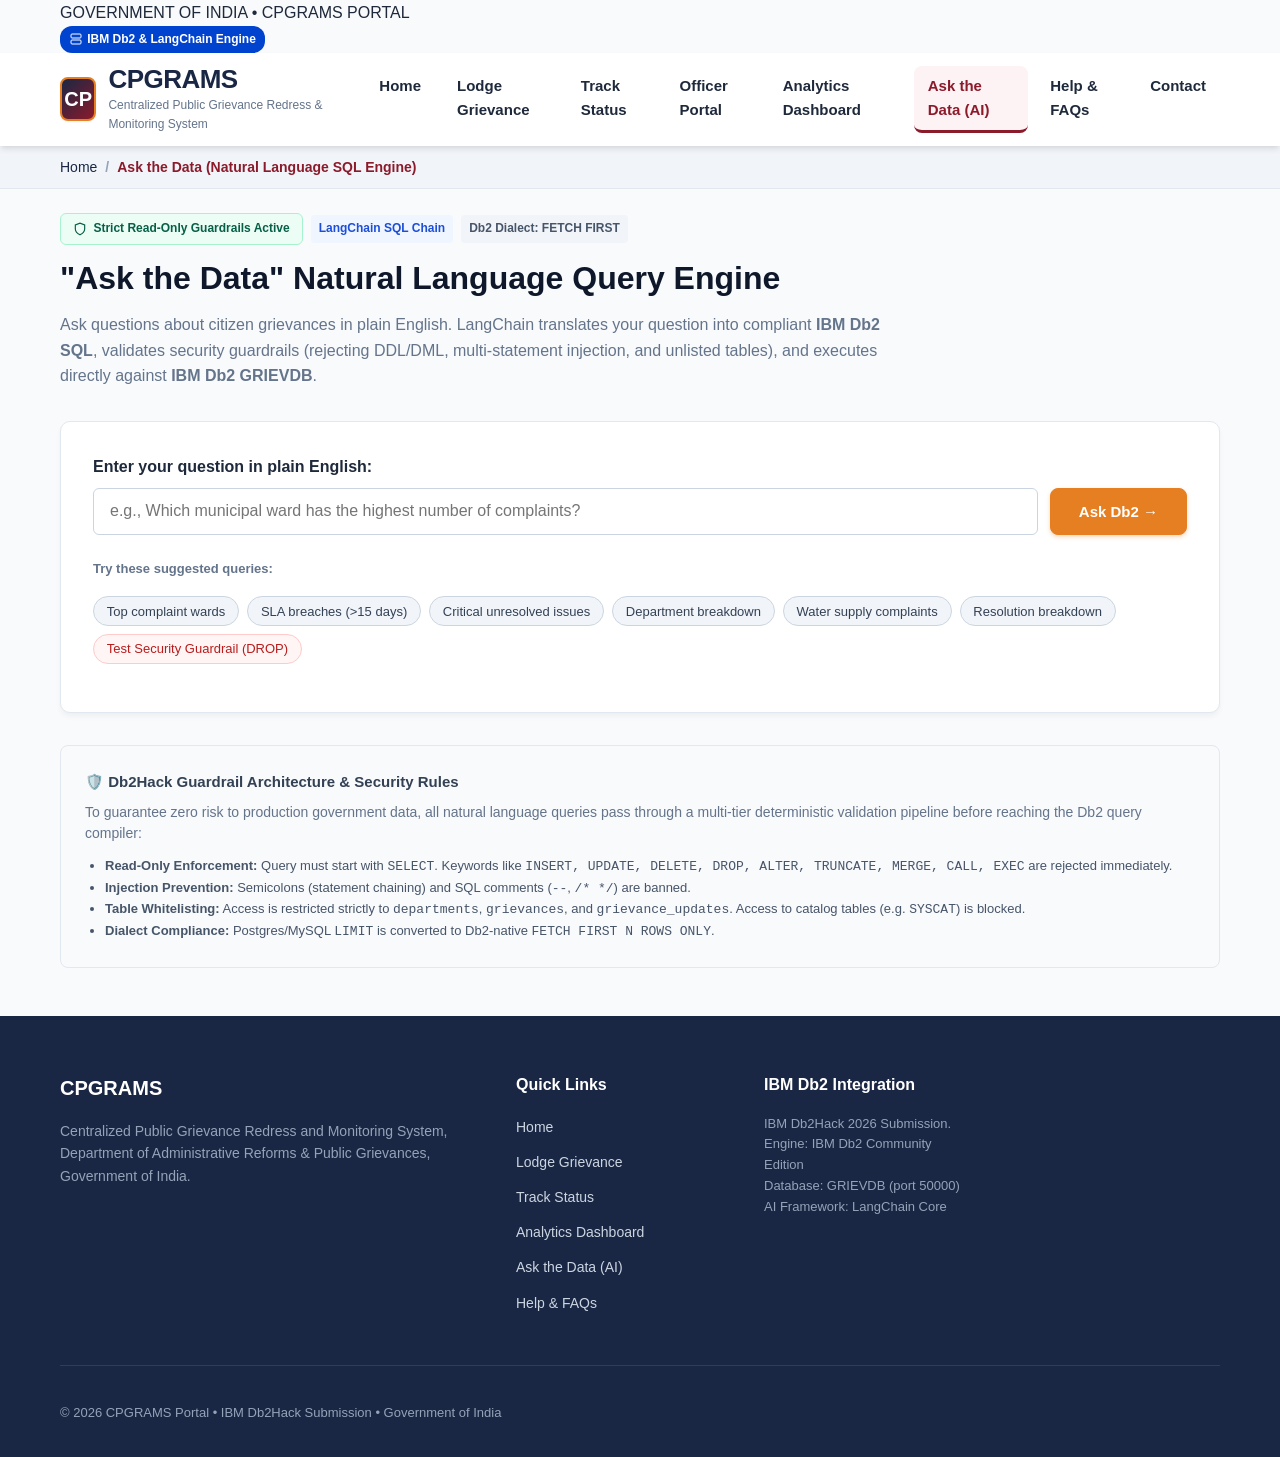
==== submissions/grievance-db2/src/frontend/ask-data.html @ 7d2aa192 "feat: complete IBM Db2 Citizen Grievance Portal with Officer Redressal, Db2 Trigger, Leaflet GIS Map" ====
<!DOCTYPE html>
<html lang="en">
<head>
    <meta charset="UTF-8">
    <meta name="viewport" content="width=device-width, initial-scale=1.0">
    <title>Ask the Data (Natural Language to IBM Db2 SQL) | CPGRAMS</title>
    <meta name="description" content="Query live IBM Db2 citizen grievance database using plain English with LangChain AI and strict read-only security guardrails.">
    <link rel="stylesheet" href="css/style.css">
    <link rel="preconnect" href="https://fonts.googleapis.com">
    <link rel="preconnect" href="https://fonts.gstatic.com" crossorigin>
    <link href="https://fonts.googleapis.com/css2?family=Inter:wght@400;500;600;700;800&family=JetBrains+Mono:wght@400;500;600&display=swap" rel="stylesheet">
    <style>
        .query-box-card {
            background: #ffffff;
            border: 1px solid #e2e8f0;
            border-radius: 10px;
            padding: 2rem;
            box-shadow: 0 4px 6px -1px rgba(0, 0, 0, 0.05);
            margin-bottom: 2rem;
        }
        .sql-code-box {
            background: #0f172a;
            color: #38bdf8;
            font-family: 'JetBrains Mono', monospace;
            font-size: 0.875rem;
            padding: 1.25rem;
            border-radius: 8px;
            overflow-x: auto;
            position: relative;
            margin: 1rem 0;
            border-left: 4px solid #0284c7;
        }
        .sql-label {
            font-size: 0.75rem;
            text-transform: uppercase;
            letter-spacing: 0.05em;
            color: #94a3b8;
            margin-bottom: 0.5rem;
            font-weight: 600;
        }
        .chip-container {
            display: flex;
            flex-wrap: wrap;
            gap: 0.5rem;
            margin: 1rem 0;
        }
        .question-chip {
            background: #f1f5f9;
            color: #334155;
            border: 1px solid #cbd5e1;
            padding: 0.4rem 0.8rem;
            border-radius: 20px;
            font-size: 0.8125rem;
            cursor: pointer;
            transition: all 0.2s ease;
        }
        .question-chip:hover {
            background: #e2e8f0;
            color: #0f172a;
            border-color: #94a3b8;
        }
        .guardrail-badge {
            background: #ecfdf5;
            color: #065f46;
            border: 1px solid #a7f3d0;
            padding: 0.35rem 0.75rem;
            border-radius: 6px;
            font-size: 0.75rem;
            font-weight: 600;
            display: inline-flex;
            align-items: center;
            gap: 0.4rem;
        }
        .results-table {
            width: 100%;
            border-collapse: collapse;
            font-size: 0.875rem;
            margin-top: 1rem;
        }
        .results-table th {
            background: #f8fafc;
            color: #475569;
            text-align: left;
            padding: 0.75rem 1rem;
            font-weight: 600;
            border-bottom: 2px solid #e2e8f0;
        }
        .results-table td {
            padding: 0.75rem 1rem;
            border-bottom: 1px solid #e2e8f0;
            color: #1e293b;
        }
        .results-table tr:hover {
            background: #f8fafc;
        }
        .meta-pill {
            background: #eff6ff;
            color: #1d4ed8;
            font-size: 0.75rem;
            font-weight: 600;
            padding: 0.25rem 0.5rem;
            border-radius: 4px;
        }
        .copy-sql-btn {
            position: absolute;
            top: 0.75rem;
            right: 0.75rem;
            background: rgba(255, 255, 255, 0.1);
            color: #94a3b8;
            border: 1px solid rgba(255, 255, 255, 0.2);
            padding: 0.25rem 0.6rem;
            border-radius: 4px;
            font-size: 0.75rem;
            cursor: pointer;
        }
        .copy-sql-btn:hover {
            color: #ffffff;
            background: rgba(255, 255, 255, 0.2);
        }
        .db2-chip {
            background: #0043ce;
            color: #ffffff;
            font-size: 0.75rem;
            padding: 0.25rem 0.6rem;
            border-radius: 12px;
            font-weight: 600;
            display: inline-flex;
            align-items: center;
            gap: 0.35rem;
        }
    </style>
</head>
<body>
    <!-- Top Bar -->
    <div class="top-bar">
        <div class="container">
            <div class="top-bar__inner">
                <div class="top-bar__left">
                    <span class="gov-text">GOVERNMENT OF INDIA &bull; CPGRAMS PORTAL</span>
                </div>
                <div class="top-bar__right">
                    <span class="db2-chip">
                        <svg width="12" height="12" viewBox="0 0 24 24" fill="none" stroke="currentColor" stroke-width="2"><rect x="2" y="2" width="20" height="8" rx="2" ry="2"></rect><rect x="2" y="14" width="20" height="8" rx="2" ry="2"></rect><line x1="6" y1="6" x2="6.01" y2="6"></line><line x1="6" y1="18" x2="6.01" y2="18"></line></svg>
                        IBM Db2 & LangChain Engine
                    </span>
                </div>
            </div>
        </div>
    </div>

    <!-- Main Header -->
    <header class="main-header">
        <div class="container">
            <div class="brand">
                <div class="brand-logo" aria-hidden="true">CP</div>
                <div class="brand-text">
                    <h1>CPGRAMS</h1>
                    <span class="brand-subtitle">Centralized Public Grievance Redress & Monitoring System</span>
                </div>
            </div>
            <button class="menu-toggle" aria-expanded="false" aria-controls="main-nav" aria-label="Toggle navigation menu">
                <svg width="24" height="24" viewBox="0 0 24 24" fill="none" stroke="currentColor" stroke-width="2"><path d="M3 12h18M3 6h18M3 18h18"/></svg>
            </button>
            <nav id="main-nav" class="main-nav">
                <ul>
                    <li><a href="index.html">Home</a></li>
                    <li><a href="lodge-grievance.html">Lodge Grievance</a></li>
                    <li><a href="track-status.html">Track Status</a></li>
                    <li><a href="officer.html">Officer Portal</a></li>
                    <li><a href="dashboard.html">Analytics Dashboard</a></li>
                    <li><a href="ask-data.html" class="active" aria-current="page">Ask the Data (AI)</a></li>
                    <li><a href="help-faq.html">Help & FAQs</a></li>
                    <li><a href="contact.html">Contact</a></li>
                </ul>
            </nav>
        </div>
    </header>

    <!-- Breadcrumb -->
    <nav aria-label="Breadcrumb" class="breadcrumb-container">
        <div class="container">
            <ol class="breadcrumb">
                <li><a href="index.html">Home</a></li>
                <li aria-current="page">Ask the Data (Natural Language SQL Engine)</li>
            </ol>
        </div>
    </nav>

    <main id="main-content" class="container" style="padding-top: 1.5rem; padding-bottom: 3rem;">
        <!-- Header Banner -->
        <div style="margin-bottom: 2rem;">
            <div style="display: flex; gap: 0.5rem; align-items: center; margin-bottom: 0.5rem;">
                <span class="guardrail-badge">
                    <svg width="14" height="14" viewBox="0 0 24 24" fill="none" stroke="currentColor" stroke-width="2"><path d="M12 22s8-4 8-10V5l-8-3-8 3v7c0 6 8 10 8 10z"></path></svg>
                    Strict Read-Only Guardrails Active
                </span>
                <span class="meta-pill">LangChain SQL Chain</span>
                <span class="meta-pill" style="background: #f1f5f9; color: #475569;">Db2 Dialect: FETCH FIRST</span>
            </div>
            <h2 style="font-size: 2rem; color: #0f172a; margin: 0 0 0.5rem; font-weight: 800;">"Ask the Data" Natural Language Query Engine</h2>
            <p style="color: #64748b; margin: 0; max-width: 820px;">
                Ask questions about citizen grievances in plain English. LangChain translates your question into compliant 
                <strong>IBM Db2 SQL</strong>, validates security guardrails (rejecting DDL/DML, multi-statement injection, and unlisted tables), 
                and executes directly against <strong>IBM Db2 GRIEVDB</strong>.
            </p>
        </div>

        <!-- Query Input Card -->
        <div class="query-box-card">
            <label for="query-input" style="font-weight: 700; color: #1e293b; display: block; margin-bottom: 0.5rem; font-size: 1rem;">
                Enter your question in plain English:
            </label>
            <div style="display: flex; gap: 0.75rem;">
                <input 
                    type="text" 
                    id="query-input" 
                    placeholder="e.g., Which municipal ward has the highest number of complaints?" 
                    style="flex: 1; padding: 0.75rem 1rem; border: 1px solid #cbd5e1; border-radius: 6px; font-size: 1rem;"
                >
                <button type="button" class="btn btn--primary" id="btn-ask" style="padding: 0.75rem 1.75rem; font-weight: 600;">
                    Ask Db2 &rarr;
                </button>
            </div>

            <!-- Suggestion Chips -->
            <div style="margin-top: 1.25rem;">
                <span style="font-size: 0.8125rem; color: #64748b; font-weight: 600;">Try these suggested queries:</span>
                <div class="chip-container">
                    <button type="button" class="question-chip" data-q="Which municipal ward has the highest number of grievances?">Top complaint wards</button>
                    <button type="button" class="question-chip" data-q="Show all grievances that have breached the 15 day SLA">SLA breaches (>15 days)</button>
                    <button type="button" class="question-chip" data-q="What are the most critical unresolved grievances?">Critical unresolved issues</button>
                    <button type="button" class="question-chip" data-q="List grievance breakdown by government department">Department breakdown</button>
                    <button type="button" class="question-chip" data-q="Show all water contamination and supply complaints">Water supply complaints</button>
                    <button type="button" class="question-chip" data-q="How many grievances are currently resolved vs pending?">Resolution breakdown</button>
                    <button type="button" class="question-chip" data-q="DROP TABLE grievances;" style="color: #b91c1c; border-color: #fecaca; background: #fff5f5;">Test Security Guardrail (DROP)</button>
                </div>
            </div>
        </div>

        <!-- Loading State -->
        <div id="query-loading" style="display: none; text-align: center; padding: 2rem;">
            <div style="display: inline-block; width: 36px; height: 36px; border: 3px solid #e2e8f0; border-top-color: #0043ce; border-radius: 50%; animation: spin 1s linear infinite;"></div>
            <p style="color: #64748b; font-weight: 500; margin-top: 0.75rem;">Executing query via LangChain on IBM Db2...</p>
        </div>
        <style>
            @keyframes spin { to { transform: rotate(360deg); } }
        </style>

        <!-- Guardrail Error Alert -->
        <div id="guardrail-alert" style="display: none; background: #fef2f2; border-left: 4px solid #dc2626; padding: 1.25rem; border-radius: 6px; margin-bottom: 2rem;">
            <div style="display: flex; gap: 0.75rem; align-items: flex-start;">
                <svg width="24" height="24" viewBox="0 0 24 24" fill="none" stroke="#dc2626" stroke-width="2" style="flex-shrink: 0;"><polygon points="7.86 2 16.14 2 22 7.86 22 16.14 16.14 22 7.86 22 2 16.14 2 7.86 7.86 2"></polygon><line x1="12" y1="8" x2="12" y2="12"></line><line x1="12" y1="16" x2="12.01" y2="16"></line></svg>
                <div>
                    <h4 style="margin: 0 0 0.25rem; color: #991b1b; font-size: 0.9375rem;">Security Guardrail Triggered</h4>
                    <p id="guardrail-alert-msg" style="margin: 0; color: #b91c1c; font-size: 0.875rem;">Access violation.</p>
                </div>
            </div>
        </div>

        <!-- Results Card -->
        <div id="results-card" style="display: none;" class="analytics-section">
            <div style="display: flex; justify-content: space-between; align-items: flex-start; flex-wrap: wrap; gap: 1rem;">
                <div>
                    <span class="sql-label">Generated IBM Db2 SQL Query</span>
                    <div style="display: flex; gap: 0.5rem; margin-top: 0.25rem;">
                        <span class="meta-pill" id="meta-engine">IBM Db2 Community Edition</span>
                        <span class="meta-pill" id="meta-method" style="background: #f0fdf4; color: #166534;">LangChain SQL Chain</span>
                        <span class="meta-pill" id="meta-time" style="background: #faf5ff; color: #7e22ce;">-- ms</span>
                        <span class="meta-pill" id="meta-rows" style="background: #f8fafc; color: #334155;">-- rows</span>
                    </div>
                </div>
            </div>

            <!-- Natural Language Summary (Explain the Query) -->
            <div id="natural-summary-box" style="background: #f0fdf4; border: 1px solid #bbf7d0; border-radius: 8px; padding: 1rem 1.25rem; margin-top: 1rem; display: flex; align-items: flex-start; gap: 0.75rem;">
                <svg width="22" height="22" viewBox="0 0 24 24" fill="none" stroke="#16a34a" stroke-width="2" style="flex-shrink: 0; margin-top: 2px;"><circle cx="12" cy="12" r="10"></circle><line x1="12" y1="16" x2="12" y2="12"></line><line x1="12" y1="8" x2="12.01" y2="8"></line></svg>
                <div>
                    <span style="font-size: 0.75rem; font-weight: 700; color: #166534; text-transform: uppercase; letter-spacing: 0.05em; display: block; margin-bottom: 0.25rem;">
                        LangChain Data Insight (Executive Takeaway)
                    </span>
                    <p id="natural-summary-text" style="margin: 0; font-size: 0.9375rem; color: #14532d; font-weight: 500; line-height: 1.4;">
                        Analyzing data...
                    </p>
                </div>
            </div>

            <!-- SQL Code Block -->
            <div class="sql-code-box">
                <button type="button" class="copy-sql-btn" id="btn-copy-sql">Copy SQL</button>
                <code id="sql-display">-- SQL will render here</code>
            </div>

            <!-- Tabular Live Db2 Results -->
            <div style="margin-top: 1.5rem;">
                <div style="display: flex; justify-content: space-between; align-items: center; margin-bottom: 0.5rem; flex-wrap: wrap; gap: 0.5rem;">
                    <div>
                        <h3 style="font-size: 1.125rem; margin: 0; color: #0f172a; font-weight: 700;">Live Query Results</h3>
                        <span id="results-count-label" style="font-size: 0.8125rem; color: #64748b;">Showing live rows from Db2</span>
                    </div>
                    <button type="button" class="btn btn--secondary" id="btn-export-csv" style="font-size: 0.8125rem; padding: 0.4rem 0.8rem; display: flex; align-items: center; gap: 0.35rem; cursor: pointer;">
                        <svg width="14" height="14" viewBox="0 0 24 24" fill="none" stroke="currentColor" stroke-width="2"><path d="M21 15v4a2 2 0 0 1-2 2H5a2 2 0 0 1-2-2v-4"></path><polyline points="7 10 12 15 17 10"></polyline><line x1="12" y1="15" x2="12" y2="3"></line></svg>
                        Export CSV
                    </button>
                </div>
                <div style="overflow-x: auto; max-height: 450px;">
                    <table class="results-table" id="query-results-table">
                        <thead id="query-table-head"></thead>
                        <tbody id="query-table-body"></tbody>
                    </table>
                </div>
            </div>
        </div>

        <!-- Guardrail Architectural Reference -->
        <div style="background: #f8fafc; border: 1px solid #e2e8f0; border-radius: 8px; padding: 1.5rem; margin-top: 2rem;">
            <h4 style="margin: 0 0 0.5rem; color: #334155; font-size: 0.9375rem;">🛡️ Db2Hack Guardrail Architecture & Security Rules</h4>
            <p style="margin: 0 0 0.75rem; font-size: 0.875rem; color: #64748b; line-height: 1.5;">
                To guarantee zero risk to production government data, all natural language queries pass through a multi-tier deterministic validation pipeline before reaching the Db2 query compiler:
            </p>
            <ul style="margin: 0; padding-left: 1.25rem; font-size: 0.8125rem; color: #475569; line-height: 1.6;">
                <li><strong>Read-Only Enforcement:</strong> Query must start with <code>SELECT</code>. Keywords like <code>INSERT, UPDATE, DELETE, DROP, ALTER, TRUNCATE, MERGE, CALL, EXEC</code> are rejected immediately.</li>
                <li><strong>Injection Prevention:</strong> Semicolons (statement chaining) and SQL comments (<code>--</code>, <code>/* */</code>) are banned.</li>
                <li><strong>Table Whitelisting:</strong> Access is restricted strictly to <code>departments</code>, <code>grievances</code>, and <code>grievance_updates</code>. Access to catalog tables (e.g. <code>SYSCAT</code>) is blocked.</li>
                <li><strong>Dialect Compliance:</strong> Postgres/MySQL <code>LIMIT</code> is converted to Db2-native <code>FETCH FIRST N ROWS ONLY</code>.</li>
            </ul>
        </div>
    </main>

    <!-- Footer -->
    <footer class="main-footer">
        <div class="container">
            <div class="footer__grid">
                <div class="footer__col">
                    <h3 class="footer__title">CPGRAMS</h3>
                    <p class="footer__desc">Centralized Public Grievance Redress and Monitoring System, Department of Administrative Reforms & Public Grievances, Government of India.</p>
                </div>
                <div class="footer__col">
                    <h4 class="footer__subtitle">Quick Links</h4>
                    <ul class="footer__links">
                        <li><a href="index.html">Home</a></li>
                        <li><a href="lodge-grievance.html">Lodge Grievance</a></li>
                        <li><a href="track-status.html">Track Status</a></li>
                        <li><a href="dashboard.html">Analytics Dashboard</a></li>
                        <li><a href="ask-data.html">Ask the Data (AI)</a></li>
                        <li><a href="help-faq.html">Help & FAQs</a></li>
                    </ul>
                </div>
                <div class="footer__col">
                    <h4 class="footer__subtitle">IBM Db2 Integration</h4>
                    <p style="font-size: 0.8125rem; color: #94a3b8; line-height: 1.6;">
                        IBM Db2Hack 2026 Submission.<br>
                        Engine: IBM Db2 Community Edition<br>
                        Database: GRIEVDB (port 50000)<br>
                        AI Framework: LangChain Core
                    </p>
                </div>
            </div>
            <div class="footer__bottom">
                <p>&copy; 2026 CPGRAMS Portal &bull; IBM Db2Hack Submission &bull; Government of India</p>
            </div>
        </div>
    </footer>

    <script>
        document.addEventListener("DOMContentLoaded", function() {
            const queryInput = document.getElementById("query-input");
            const btnAsk = document.getElementById("btn-ask");
            const loading = document.getElementById("query-loading");
            const alertBox = document.getElementById("guardrail-alert");
            const alertMsg = document.getElementById("guardrail-alert-msg");
            const resultsCard = document.getElementById("results-card");
            const sqlDisplay = document.getElementById("sql-display");
            const naturalSummaryText = document.getElementById("natural-summary-text");
            const tableHead = document.getElementById("query-table-head");
            const tableBody = document.getElementById("query-table-body");
            const metaTime = document.getElementById("meta-time");
            const metaRows = document.getElementById("meta-rows");
            const metaMethod = document.getElementById("meta-method");
            const copyBtn = document.getElementById("btn-copy-sql");
            const exportCsvBtn = document.getElementById("btn-export-csv");

            let activeQueryRows = [];
            let activeQueryColumns = [];

            // Chip click handler
            document.querySelectorAll(".question-chip").forEach(chip => {
                chip.addEventListener("click", () => {
                    queryInput.value = chip.getAttribute("data-q");
                    submitQuery();
                });
            });

            btnAsk.addEventListener("click", submitQuery);
            queryInput.addEventListener("keydown", (e) => {
                if (e.key === "Enter") submitQuery();
            });

            copyBtn.addEventListener("click", () => {
                navigator.clipboard.writeText(sqlDisplay.textContent);
                copyBtn.textContent = "Copied!";
                setTimeout(() => copyBtn.textContent = "Copy SQL", 2000);
            });

            // CSV Export Handler
            exportCsvBtn.addEventListener("click", () => {
                if (!activeQueryRows || activeQueryRows.length === 0) {
                    alert("No data available to export.");
                    return;
                }
                const header = activeQueryColumns.join(",");
                const csvLines = activeQueryRows.map(row => 
                    activeQueryColumns.map(col => {
                        let val = row[col] === null || row[col] === undefined ? "" : String(row[col]);
                        if (val.includes(",") || val.includes('"') || val.includes("\n")) {
                            val = `"${val.replace(/"/g, '""')}"`;
                        }
                        return val;
                    }).join(",")
                );
                const csvContent = "data:text/csv;charset=utf-8," + [header, ...csvLines].join("\n");
                const encodedUri = encodeURI(csvContent);
                const link = document.createElement("a");
                link.setAttribute("href", encodedUri);
                link.setAttribute("download", "db2_grievance_export.csv");
                document.body.appendChild(link);
                link.click();
                document.body.removeChild(link);
            });

            async function submitQuery() {
                const question = queryInput.value.trim();
                if (!question) return;

                // Reset state
                alertBox.style.display = "none";
                resultsCard.style.display = "none";
                loading.style.display = "block";

                try {
                    const response = await fetch("/api/ask", {
                        method: "POST",
                        headers: { "Content-Type": "application/json" },
                        body: JSON.stringify({ question: question })
                    });

                    loading.style.display = "none";

                    if (!response.ok) {
                        const err = await response.json();
                        alertMsg.textContent = err.detail || "Query was rejected by security guardrails or failed execution.";
                        alertBox.style.display = "block";
                        return;
                    }

                    const data = await response.json();

                    activeQueryRows = data.rows || [];
                    activeQueryColumns = data.columns || [];

                    // Show Results
                    sqlDisplay.textContent = data.generated_sql;
                    naturalSummaryText.textContent = data.natural_summary || data.explanation || "Query executed successfully on IBM Db2.";
                    metaTime.textContent = `${data.execution_time_ms} ms`;
                    metaRows.textContent = `${data.row_count} rows`;
                    metaMethod.textContent = data.method === "langchain_llm" ? "LangChain LLM Chain" : "Deterministic Fallback";

                    // Build Table
                    tableHead.innerHTML = "";
                    tableBody.innerHTML = "";

                    if (data.columns && data.columns.length > 0) {
                        const trHead = document.createElement("tr");
                        data.columns.forEach(col => {
                            const th = document.createElement("th");
                            th.textContent = col.toUpperCase();
                            trHead.appendChild(th);
                        });
                        tableHead.appendChild(trHead);

                        if (data.rows.length === 0) {
                            tableBody.innerHTML = `<tr><td colspan="${data.columns.length}" style="text-align: center; color: #94a3b8; padding: 2rem;">No matching records found in IBM Db2.</td></tr>`;
                        } else {
                            data.rows.forEach(row => {
                                const tr = document.createElement("tr");
                                data.columns.forEach(col => {
                                    const td = document.createElement("td");
                                    const val = row[col];
                                    td.textContent = (val !== null && val !== undefined) ? val : "NULL";
                                    tr.appendChild(td);
                                });
                                tableBody.appendChild(tr);
                            });
                        }
                    }

                    resultsCard.style.display = "block";
                } catch (e) {
                    loading.style.display = "none";
                    alertMsg.textContent = `Network / Execution Error: ${e.message}`;
                    alertBox.style.display = "block";
                }
            }

            // Run initial default query
            submitQuery();
        });
    </script>
</body>
</html>
---- submissions/grievance-db2/src/frontend/css/style.css ----
/* ==========================================================================
   CPGRAMS Redesigned - IBM Db2Hack 2026 Design System
   Colors: Navy (#1a2744), Maroon (#8b1a2b), Orange (#e67e22)
   ========================================================================== */

:root {
    --color-navy: #1a2744;
    --color-navy-dark: #0f182c;
    --color-navy-light: #2c3e66;
    --color-maroon: #8b1a2b;
    --color-maroon-dark: #66101e;
    --color-maroon-light: #a92338;
    --color-orange: #e67e22;
    --color-orange-dark: #d35400;
    --color-orange-light: #f39c12;
    
    --color-bg: #f8fafc;
    --color-bg-alt: #f1f5f9;
    --color-surface: #ffffff;
    --color-text: #1e293b;
    --color-text-muted: #64748b;
    --color-text-light: #94a3b8;
    --color-border: #e2e8f0;
    --color-border-hover: #cbd5e1;
    
    --color-success: #15803d;
    --color-success-bg: #dcfce7;
    --color-warning: #b45309;
    --color-warning-bg: #fef3c7;
    --color-danger: #b91c1c;
    --color-danger-bg: #fee2e2;
    --color-info: #0369a1;
    --color-info-bg: #e0f2fe;

    --font-family: -apple-system, BlinkMacSystemFont, "Segoe UI", Roboto, "Helvetica Neue", Arial, sans-serif;
    --font-base: 1rem;
    --radius-sm: 4px;
    --radius-md: 8px;
    --radius-lg: 12px;
    --radius-full: 9999px;
    
    --shadow-sm: 0 1px 2px 0 rgba(0, 0, 0, 0.05);
    --shadow-md: 0 4px 6px -1px rgba(0, 0, 0, 0.1), 0 2px 4px -2px rgba(0, 0, 0, 0.05);
    --shadow-lg: 0 10px 15px -3px rgba(0, 0, 0, 0.1), 0 4px 6px -4px rgba(0, 0, 0, 0.05);
    --shadow-xl: 0 20px 25px -5px rgba(0, 0, 0, 0.1), 0 8px 10px -6px rgba(0, 0, 0, 0.05);
    
    --transition: all 0.2s ease-in-out;
}

/* Base font-size variations */
html {
    font-size: 16px;
    scroll-behavior: smooth;
    box-sizing: border-box;
    width: 100%;
    max-width: 100vw;
    overflow-x: hidden;
}

html.font-size-sm {
    font-size: 14px;
}

html.font-size-lg {
    font-size: 18.5px;
}

*, *::before, *::after {
    box-sizing: inherit;
}

body {
    margin: 0;
    padding: 0;
    font-family: var(--font-family);
    font-size: 1rem;
    line-height: 1.6;
    color: var(--color-text);
    background-color: var(--color-bg);
    min-height: 100vh;
    width: 100%;
    max-width: 100vw;
    overflow-x: hidden;
    display: flex;
    flex-direction: column;
    -webkit-font-smoothing: antialiased;
    position: relative;
}

img, svg, video, canvas, audio, iframe, embed, object {
    max-width: 100%;
    height: auto;
}

main {
    flex: 1 0 auto;
    width: 100%;
    max-width: 100vw;
    overflow-x: hidden;
    padding-bottom: 5.5rem;
}

/* Accessibility: Skip Link */
.skip-link {
    position: absolute;
    top: -100px;
    left: 1rem;
    background: var(--color-maroon);
    color: #ffffff;
    padding: 0.75rem 1.5rem;
    z-index: 9999;
    font-weight: 600;
    border-radius: var(--radius-md);
    text-decoration: none;
    transition: top 0.2s ease;
}

.skip-link:focus {
    top: 1rem;
}

.sr-only {
    position: absolute;
    width: 1px;
    height: 1px;
    padding: 0;
    margin: -1px;
    overflow: hidden;
    clip: rect(0, 0, 0, 0);
    white-space: nowrap;
    border: 0;
}

/* Layout Container */
.container {
    width: 100%;
    max-width: 1200px;
    margin-left: auto;
    margin-right: auto;
    padding-left: 1.25rem;
    padding-right: 1.25rem;
    box-sizing: border-box;
}

.container--narrow {
    max-width: 860px;
}

/* ==========================================================================
   1. Government Identity Bar
   ========================================================================== */
.gov-bar {
    background-color: var(--color-navy-dark);
    color: #ffffff;
    font-size: 0.8125rem;
    border-bottom: 1px solid rgba(255, 255, 255, 0.1);
    padding: 0.35rem 0;
}

.gov-bar .container {
    display: flex;
    align-items: center;
    justify-content: space-between;
    flex-wrap: wrap;
    gap: 0.75rem;
}

.gov-identity {
    display: flex;
    align-items: center;
    gap: 0.5rem;
    font-weight: 500;
    letter-spacing: 0.02em;
}

.gov-identity .emblem, .gov-identity img {
    color: var(--color-orange);
    fill: currentColor;
    width: 18px;
    height: 24px;
}

.gov-tools {
    display: flex;
    align-items: center;
    gap: 0.5rem;
}

.accessibility-tools, .gov-bar__accessibility {
    display: flex;
    align-items: center;
    gap: 0.25rem;
}

.accessibility-tools button,
.gov-tools button,
.gov-bar__accessibility button,
.btn--icon {
    background: rgba(255, 255, 255, 0.1);
    color: #ffffff;
    border: 1px solid rgba(255, 255, 255, 0.2);
    border-radius: var(--radius-sm);
    padding: 0.2rem 0.5rem;
    font-size: 0.75rem;
    font-weight: 600;
    cursor: pointer;
    transition: var(--transition);
    display: inline-flex;
    align-items: center;
    justify-content: center;
    min-width: 28px;
    height: 26px;
}

.accessibility-tools button:hover,
.gov-tools button:hover,
.gov-bar__accessibility button:hover,
.btn--icon:hover {
    background: rgba(255, 255, 255, 0.25);
    border-color: #ffffff;
}

.accessibility-tools button.active,
.gov-tools button.active {
    background: var(--color-orange);
    border-color: var(--color-orange);
    color: #ffffff;
}

.language-selector, .gov-bar__language {
    position: relative;
}

.lang-select,
.language-selector select,
.gov-tools select {
    background: rgba(255, 255, 255, 0.15);
    color: #ffffff;
    border: 1px solid rgba(255, 255, 255, 0.3);
    border-radius: var(--radius-sm);
    padding: 0.2rem 0.6rem;
    font-size: 0.75rem;
    font-weight: 600;
    cursor: pointer;
    outline: none;
}

.lang-select option,
.language-selector select option,
.gov-tools select option {
    background: var(--color-navy);
    color: #ffffff;
}

/* ==========================================================================
   2. Main Header & Navigation
   ========================================================================== */
.main-header {
    background-color: var(--color-surface);
    box-shadow: var(--shadow-md);
    position: sticky;
    top: 0;
    z-index: 100;
}

.main-header .container,
.main-header__inner,
.header-container {
    display: flex;
    align-items: center;
    justify-content: space-between;
    padding-top: 0.75rem;
    padding-bottom: 0.75rem;
}

.logo-area, .brand, .main-header__brand {
    display: flex;
    align-items: center;
    gap: 0.75rem;
    text-decoration: none;
}

.brand-logo {
    width: 44px;
    height: 44px;
    background: linear-gradient(135deg, var(--color-navy), var(--color-maroon));
    color: #ffffff;
    font-weight: 800;
    font-size: 1.25rem;
    display: flex;
    align-items: center;
    justify-content: center;
    border-radius: var(--radius-md);
    box-shadow: var(--shadow-sm);
    border: 2px solid var(--color-orange);
}

.brand-text h1,
.logo-area h1,
.brand h1 {
    font-size: 1.625rem;
    font-weight: 800;
    color: var(--color-navy);
    margin: 0;
    line-height: 1.1;
    letter-spacing: -0.02em;
}

.brand-subtitle, .full-name {
    font-size: 0.75rem;
    color: var(--color-text-muted);
    margin: 0.15rem 0 0 0;
    display: block;
    font-weight: 500;
}

.main-nav ul,
.main-nav__list,
.main-header__nav ul {
    display: flex;
    list-style: none;
    margin: 0;
    padding: 0;
    gap: 0.5rem;
}

.main-nav a,
.main-nav__link,
.main-header__nav a {
    display: inline-flex;
    align-items: center;
    gap: 0.4rem;
    padding: 0.5rem 0.875rem;
    color: var(--color-text);
    text-decoration: none;
    font-weight: 600;
    font-size: 0.9375rem;
    border-radius: var(--radius-md);
    transition: var(--transition);
    border-bottom: 3px solid transparent;
}

.main-nav a:hover,
.main-nav__link:hover,
.main-header__nav a:hover {
    color: var(--color-navy);
    background-color: var(--color-bg);
}

.main-nav a.active,
.main-nav__link.active,
.main-header__nav a.active {
    color: var(--color-maroon);
    background-color: #fdf2f4;
    border-bottom-color: var(--color-maroon);
}

.menu-toggle,
.mobile-menu-toggle,
.main-header__toggle,
.hamburger {
    display: none;
    background: none;
    border: 1px solid var(--color-border);
    border-radius: var(--radius-sm);
    padding: 0.4rem;
    color: var(--color-navy);
    cursor: pointer;
}

/* ==========================================================================
   3. Breadcrumb Navigation
   ========================================================================== */
.breadcrumb-container,
.breadcrumb-bar,
.breadcrumb-wrapper {
    background-color: var(--color-bg-alt);
    border-bottom: 1px solid var(--color-border);
    padding: 0.6rem 0;
    font-size: 0.875rem;
}

.breadcrumb, .breadcrumb ol {
    display: flex;
    flex-wrap: wrap;
    list-style: none;
    margin: 0;
    padding: 0;
    align-items: center;
    gap: 0.5rem;
}

.breadcrumb li, .breadcrumb ol li {
    display: inline-flex;
    align-items: center;
    color: var(--color-text-muted);
}

.breadcrumb li + li::before,
.breadcrumb ol li + li::before {
    content: "/";
    padding-right: 0.5rem;
    color: var(--color-text-light);
}

.breadcrumb a {
    color: var(--color-navy);
    text-decoration: none;
    font-weight: 500;
}

.breadcrumb a:hover {
    text-decoration: underline;
    color: var(--color-maroon);
}

.breadcrumb [aria-current="page"] {
    color: var(--color-maroon);
    font-weight: 600;
}

/* ==========================================================================
   4. Page Header & Hero Banner
   ========================================================================== */
.page-header {
    background: linear-gradient(135deg, var(--color-navy), #253356);
    color: #ffffff;
    padding: 2.5rem 0;
    margin-bottom: 2rem;
    box-shadow: inset 0 -4px 10px rgba(0, 0, 0, 0.15);
}

.page-header h2 {
    font-size: 2.25rem;
    margin: 0 0 0.5rem 0;
    font-weight: 700;
    letter-spacing: -0.02em;
}

.page-header p, .page-header .subtitle {
    font-size: 1.125rem;
    color: #e2e8f0;
    margin: 0;
    max-width: 720px;
    opacity: 0.95;
}

.hero {
    background: linear-gradient(135deg, var(--color-navy) 0%, #111a2e 100%);
    color: #ffffff;
    padding: 4rem 0 4.5rem 0;
    position: relative;
    overflow: hidden;
}

.hero::after {
    content: "";
    position: absolute;
    top: -50%;
    right: -20%;
    width: 600px;
    height: 600px;
    background: radial-gradient(circle, rgba(230, 126, 34, 0.15) 0%, rgba(139, 26, 43, 0.05) 50%, transparent 70%);
    border-radius: 50%;
    pointer-events: none;
}

.hero__badge {
    display: inline-flex;
    align-items: center;
    gap: 0.5rem;
    background: rgba(255, 255, 255, 0.12);
    border: 1px solid rgba(255, 255, 255, 0.25);
    padding: 0.35rem 0.85rem;
    border-radius: var(--radius-full);
    font-size: 0.8125rem;
    font-weight: 600;
    color: var(--color-orange-light);
    margin-bottom: 1.25rem;
}

.hero__title {
    font-size: 2.75rem;
    font-weight: 800;
    line-height: 1.2;
    margin: 0 0 1.25rem 0;
    max-width: 880px;
    letter-spacing: -0.03em;
}

.hero__subtitle {
    font-size: 1.2rem;
    line-height: 1.6;
    color: #cbd5e1;
    max-width: 780px;
    margin: 0 0 2rem 0;
}

.hero__actions {
    display: flex;
    flex-wrap: wrap;
    gap: 1rem;
    margin-bottom: 1.75rem;
}

.hero__note {
    display: flex;
    align-items: center;
    gap: 0.5rem;
    font-size: 0.875rem;
    color: #94a3b8;
}

/* ==========================================================================
   5. Buttons & Interactive Controls
   ========================================================================== */
.btn, .btn--primary, .btn--secondary, .btn--maroon, .btn--outline, .btn--ghost {
    display: inline-flex;
    align-items: center;
    justify-content: center;
    gap: 0.5rem;
    font-family: inherit;
    font-size: 0.9375rem;
    font-weight: 600;
    min-height: 44px;
    padding: 0.65rem 1.25rem;
    border-radius: var(--radius-md);
    border: 1px solid transparent;
    cursor: pointer;
    text-decoration: none;
    transition: var(--transition);
    line-height: 1.4;
    text-align: center;
    box-sizing: border-box;
}

.btn--sm {
    min-height: 38px;
    padding: 0.35rem 0.75rem;
    font-size: 0.8125rem;
}

.btn:focus, .btn--primary:focus, .btn--secondary:focus, .btn--maroon:focus {
    outline: 3px solid rgba(230, 126, 34, 0.4);
    outline-offset: 2px;
}

.btn--primary {
    background-color: var(--color-orange);
    color: #ffffff;
    border-color: var(--color-orange);
    box-shadow: 0 2px 4px rgba(230, 126, 34, 0.3);
}

.btn--primary:hover {
    background-color: var(--color-orange-dark);
    border-color: var(--color-orange-dark);
    transform: translateY(-1px);
    box-shadow: 0 4px 8px rgba(230, 126, 34, 0.4);
}

.btn--secondary {
    background-color: transparent;
    color: #ffffff;
    border-color: rgba(255, 255, 255, 0.6);
}

.btn--secondary:hover {
    background-color: rgba(255, 255, 255, 0.15);
    border-color: #ffffff;
}

.btn--maroon {
    background-color: var(--color-maroon);
    color: #ffffff;
    border-color: var(--color-maroon);
    box-shadow: 0 2px 4px rgba(139, 26, 43, 0.3);
}

.btn--maroon:hover {
    background-color: var(--color-maroon-dark);
    border-color: var(--color-maroon-dark);
    transform: translateY(-1px);
    box-shadow: 0 4px 8px rgba(139, 26, 43, 0.4);
}

.btn--outline {
    background-color: transparent;
    color: var(--color-navy);
    border-color: var(--color-navy);
}

.btn--outline:hover {
    background-color: var(--color-navy);
    color: #ffffff;
}

.btn--ghost {
    background-color: transparent;
    color: var(--color-navy);
    border-color: var(--color-border);
}

.btn--ghost:hover {
    background-color: var(--color-bg-alt);
    border-color: var(--color-border-hover);
}

.btn--text {
    display: inline-flex;
    align-items: center;
    justify-content: center;
    background: none;
    border: none;
    color: var(--color-maroon);
    font-family: inherit;
    font-weight: 600;
    font-size: 0.9375rem;
    min-height: 44px;
    padding: 0.5rem 0.75rem;
    cursor: pointer;
    text-decoration: none;
    transition: var(--transition);
}

.btn--text:hover {
    text-decoration: underline;
}

.btn--lg {
    padding: 0.85rem 1.75rem;
    font-size: 1.0625rem;
    min-height: 48px;
    border-radius: var(--radius-md);
}

.btn--block {
    display: flex;
    width: 100%;
}

/* ==========================================================================
   6. Cards & Sections
   ========================================================================== */
.section {
    padding: 3.5rem 0;
}

.section--white {
    background-color: var(--color-surface);
    padding: 3.5rem 0;
}

.section--alt, .section--light {
    background-color: var(--color-bg-alt);
    padding: 3.5rem 0;
}

.section__header {
    margin-bottom: 2.5rem;
}

.section__eyebrow {
    font-size: 0.8125rem;
    font-weight: 700;
    text-transform: uppercase;
    letter-spacing: 0.08em;
    color: var(--color-maroon);
    display: block;
    margin-bottom: 0.5rem;
}

.section__title {
    font-size: 2rem;
    font-weight: 700;
    color: var(--color-navy);
    margin: 0 0 0.5rem 0;
    letter-spacing: -0.01em;
}

.section__subtitle {
    font-size: 1.0625rem;
    color: var(--color-text-muted);
    margin: 0;
}

.text-center {
    text-align: center;
}

.card {
    background-color: var(--color-surface);
    border: 1px solid var(--color-border);
    border-radius: var(--radius-lg);
    box-shadow: var(--shadow-md);
    padding: 2rem;
    transition: var(--transition);
}

.card:hover {
    box-shadow: var(--shadow-lg);
}

/* Grids */
.steps-grid {
    display: grid;
    grid-template-columns: 1fr auto 1fr auto 1fr;
    align-items: center;
    gap: 1rem;
    margin-top: 2rem;
}

.step-card {
    background: var(--color-surface);
    border: 1px solid var(--color-border);
    border-radius: var(--radius-lg);
    padding: 2rem 1.5rem;
    box-shadow: var(--shadow-sm);
    text-align: center;
    position: relative;
    height: 100%;
}

.step-number {
    width: 48px;
    height: 48px;
    background: linear-gradient(135deg, var(--color-navy), var(--color-maroon));
    color: #ffffff;
    font-size: 1.25rem;
    font-weight: 700;
    border-radius: 50%;
    display: flex;
    align-items: center;
    justify-content: center;
    margin: 0 auto 1.25rem auto;
    border: 2px solid var(--color-orange);
}

.step-title {
    font-size: 1.2rem;
    font-weight: 700;
    color: var(--color-navy);
    margin: 0 0 0.75rem 0;
}

.step-text {
    font-size: 0.9375rem;
    color: var(--color-text-muted);
    margin: 0;
}

.step-connector {
    width: 36px;
    height: 2px;
    background: var(--color-border);
    position: relative;
}

.step-connector::after {
    content: "→";
    position: absolute;
    top: -12px;
    left: 10px;
    color: var(--color-maroon);
    font-weight: bold;
    font-size: 1.1rem;
}

/* Eligibility columns */
.eligibility__columns {
    display: grid;
    grid-template-columns: 1fr 1fr;
    gap: 1.5rem;
    margin-top: 1.5rem;
}

.eligibility-box {
    background: var(--color-surface);
    border-radius: var(--radius-lg);
    padding: 1.75rem;
    box-shadow: var(--shadow-sm);
    border-top: 4px solid;
}

.eligibility-box--yes {
    border-top-color: var(--color-success);
}

.eligibility-box--no {
    border-top-color: var(--color-maroon);
}

.eligibility-box__title {
    font-size: 1.2rem;
    font-weight: 700;
    margin: 0 0 1rem 0;
    display: flex;
    align-items: center;
    gap: 0.5rem;
}

.header-green { color: var(--color-success); }
.header-red { color: var(--color-maroon); }

.eligibility-list {
    list-style: none;
    padding: 0;
    margin: 0;
}

.eligibility-list li {
    display: flex;
    align-items: flex-start;
    gap: 0.6rem;
    padding: 0.5rem 0;
    font-size: 0.9375rem;
    border-bottom: 1px dashed var(--color-border);
}

.icon-green { color: var(--color-success); flex-shrink: 0; margin-top: 0.2rem; }
.icon-red { color: var(--color-maroon); flex-shrink: 0; margin-top: 0.2rem; }

/* Quick Action Cards */
.quick-links__grid {
    display: grid;
    grid-template-columns: repeat(auto-fit, minmax(240px, 1fr));
    gap: 1.5rem;
}

.quick-card {
    background: var(--color-surface);
    border: 1px solid var(--color-border);
    border-radius: var(--radius-lg);
    padding: 1.5rem;
    display: flex;
    align-items: center;
    gap: 1.25rem;
    text-decoration: none;
    box-shadow: var(--shadow-sm);
    transition: var(--transition);
}

.quick-card:hover {
    transform: translateY(-3px);
    box-shadow: var(--shadow-lg);
    border-color: var(--color-navy);
}

.quick-card__icon {
    width: 52px;
    height: 52px;
    border-radius: var(--radius-md);
    display: flex;
    align-items: center;
    justify-content: center;
    flex-shrink: 0;
}

.bg-navy { background-color: var(--color-navy); }
.bg-maroon { background-color: var(--color-maroon); }
.bg-accent { background-color: var(--color-orange); }
.bg-success { background-color: var(--color-success); }

.quick-card__text {
    font-size: 1.0625rem;
    font-weight: 700;
    color: var(--color-navy);
}

/* Updates Grid */
.updates-grid {
    display: grid;
    grid-template-columns: repeat(auto-fit, minmax(300px, 1fr));
    gap: 1.5rem;
}

.notice-card {
    background: var(--color-surface);
    border: 1px solid var(--color-border);
    border-radius: var(--radius-lg);
    padding: 1.75rem;
    box-shadow: var(--shadow-sm);
}

.notice-card__date {
    font-size: 0.8125rem;
    font-weight: 600;
    color: var(--color-maroon);
    text-transform: uppercase;
    letter-spacing: 0.05em;
    margin-bottom: 0.5rem;
}

.notice-card__title {
    font-size: 1.15rem;
    font-weight: 700;
    color: var(--color-navy);
    margin: 0 0 0.5rem 0;
}

.notice-card__text {
    font-size: 0.9375rem;
    color: var(--color-text-muted);
    margin: 0 0 1rem 0;
}

.notice-card__link {
    color: var(--color-maroon);
    font-weight: 600;
    text-decoration: none;
    font-size: 0.875rem;
}

.notice-card__link:hover {
    text-decoration: underline;
}

/* FAQ Accordion & Search Box */
.accordion details {
    background: var(--color-surface);
    border: 1px solid var(--color-border);
    border-radius: var(--radius-md);
    margin-bottom: 0.75rem;
    overflow: hidden;
    transition: var(--transition);
}

.accordion details[open] {
    border-color: var(--color-navy);
    box-shadow: var(--shadow-sm);
}

.accordion summary {
    padding: 1.1rem 1.25rem;
    font-weight: 700;
    font-size: 1rem;
    color: var(--color-navy);
    cursor: pointer;
    list-style: none;
    display: flex;
    justify-content: space-between;
    align-items: center;
    outline: none;
    user-select: none;
}

.accordion summary::-webkit-details-marker {
    display: none;
}

.accordion summary::after {
    content: "+";
    font-size: 1.3rem;
    font-weight: 400;
    color: var(--color-maroon);
    transition: transform 0.2s ease;
}

.accordion details[open] summary::after {
    content: "−";
    color: var(--color-maroon);
}

.accordion-content {
    padding: 0 1.25rem 1.25rem 1.25rem;
    font-size: 0.9375rem;
    color: var(--color-text-muted);
    line-height: 1.6;
}

.faq-category {
    margin-bottom: 2.5rem;
}

.faq-category h3 {
    font-size: 1.35rem;
    color: var(--color-navy);
    margin: 0 0 1rem 0;
    padding-bottom: 0.5rem;
    border-bottom: 2px solid var(--color-border);
}

.search-box {
    display: flex;
    gap: 0.75rem;
    max-width: 600px;
    margin: 0 auto;
}

/* Alerts */
.alert {
    display: flex;
    align-items: flex-start;
    gap: 1rem;
    padding: 1rem 1.25rem;
    border-radius: var(--radius-md);
    margin-bottom: 1.25rem;
    font-size: 0.9375rem;
    line-height: 1.5;
    border-left: 4px solid;
}

.alert--info {
    background-color: var(--color-info-bg);
    color: var(--color-info);
    border-left-color: var(--color-info);
}

.alert--warning {
    background-color: var(--color-warning-bg);
    color: #78350f;
    border-left-color: var(--color-warning);
}

.alert--success {
    background-color: var(--color-success-bg);
    color: #14532d;
    border-left-color: var(--color-success);
}

.alert--danger {
    background-color: var(--color-danger-bg);
    color: #7f1d1d;
    border-left-color: var(--color-danger);
}

.alert__icon, .alert-icon {
    flex-shrink: 0;
    margin-top: 0.1rem;
}

.alert__content {
    flex: 1;
}

.btn--close {
    background: none;
    border: none;
    cursor: pointer;
    color: inherit;
    opacity: 0.6;
    padding: 0.2rem;
}

.btn--close:hover {
    opacity: 1;
}

/* ==========================================================================
   7. Lodge Grievance Wizard & Features
   ========================================================================== */
.stepper {
    margin-bottom: 2rem;
}

.stepper ol {
    display: flex;
    list-style: none;
    margin: 0;
    padding: 0;
    justify-content: space-between;
    position: relative;
}

.stepper ol::before {
    content: "";
    position: absolute;
    top: 20px;
    left: 30px;
    right: 30px;
    height: 3px;
    background: var(--color-border);
    z-index: 1;
}

.stepper .step {
    position: relative;
    z-index: 2;
    display: flex;
    flex-direction: column;
    align-items: center;
    text-align: center;
    background: transparent;
    cursor: default;
}

.stepper .step .step-number {
    width: 40px;
    height: 40px;
    border-radius: 50%;
    background: var(--color-surface);
    border: 2px solid var(--color-border);
    color: var(--color-text-muted);
    font-weight: 700;
    font-size: 1rem;
    display: flex;
    align-items: center;
    justify-content: center;
    margin-bottom: 0.5rem;
    transition: var(--transition);
}

.stepper .step .step-label {
    font-size: 0.8125rem;
    font-weight: 600;
    color: var(--color-text-muted);
}

.stepper .step.active .step-number {
    background: var(--color-maroon);
    border-color: var(--color-maroon);
    color: #ffffff;
    box-shadow: 0 0 0 4px rgba(139, 26, 43, 0.2);
}

.stepper .step.active .step-label {
    color: var(--color-maroon);
    font-weight: 700;
}

.stepper .step.completed .step-number {
    background: var(--color-success);
    border-color: var(--color-success);
    color: #ffffff;
}

.stepper .step.completed .step-label {
    color: var(--color-success);
}

/* Forms */
.form-step {
    display: block;
}

.form-step.hidden {
    display: none !important;
}

.form-group {
    margin-bottom: 1.5rem;
}

.form-group label {
    display: block;
    font-weight: 600;
    color: var(--color-navy);
    margin-bottom: 0.5rem;
    font-size: 0.9375rem;
}

.required {
    color: var(--color-maroon);
}

.form-control,
.form-group input[type="text"],
.form-group input[type="email"],
.form-group input[type="tel"],
.form-group input[type="search"],
.form-group select,
.form-group textarea {
    width: 100%;
    padding: 0.75rem 1rem;
    font-family: inherit;
    font-size: 0.9375rem;
    color: var(--color-text);
    background-color: #ffffff;
    border: 1.5px solid var(--color-border);
    border-radius: var(--radius-md);
    transition: var(--transition);
    outline: none;
}

.form-control:focus,
.form-group input:focus,
.form-group select:focus,
.form-group textarea:focus {
    border-color: var(--color-navy);
    box-shadow: 0 0 0 3px rgba(26, 39, 68, 0.15);
}

.form-hint {
    display: block;
    font-size: 0.8125rem;
    color: var(--color-text-muted);
    margin-top: 0.35rem;
}

.textarea-footer {
    display: flex;
    justify-content: space-between;
    align-items: center;
    margin-top: 0.35rem;
}

.char-count {
    font-size: 0.8125rem;
    color: var(--color-text-muted);
}

/* Radio & Checkbox Card Options */
.options-group {
    display: grid;
    grid-template-columns: repeat(auto-fit, minmax(280px, 1fr));
    gap: 1rem;
}

.radio-card, .checkbox-card {
    display: flex;
    align-items: flex-start;
    gap: 0.75rem;
    padding: 1.25rem;
    background: #ffffff;
    border: 1.5px solid var(--color-border);
    border-radius: var(--radius-md);
    cursor: pointer;
    transition: var(--transition);
}

.radio-card:hover, .checkbox-card:hover {
    border-color: var(--color-navy);
    background-color: var(--color-bg);
}

.radio-card input:checked + .check-content,
.radio-card:has(input:checked) {
    border-color: var(--color-maroon);
    background-color: #fdf5f6;
}

.check-content {
    display: flex;
    flex-direction: column;
}

.check-title {
    font-weight: 700;
    color: var(--color-navy);
    margin-bottom: 0.25rem;
    font-size: 0.95rem;
}

.check-desc {
    font-size: 0.8125rem;
    color: var(--color-text-muted);
    line-height: 1.4;
}

/* Voice Input Controls & Animation */
.voice-input-wrapper {
    position: relative;
}

.voice-input-header {
    display: flex;
    justify-content: space-between;
    align-items: center;
    margin-bottom: 0.5rem;
}

.btn-voice-input {
    display: inline-flex;
    align-items: center;
    gap: 0.5rem;
    background: linear-gradient(135deg, var(--color-maroon), #a92338);
    color: #ffffff;
    border: none;
    border-radius: var(--radius-full);
    padding: 0.4rem 0.9rem;
    font-size: 0.8125rem;
    font-weight: 600;
    cursor: pointer;
    box-shadow: 0 2px 5px rgba(139, 26, 43, 0.3);
    transition: var(--transition);
}

.btn-voice-input:hover {
    background: linear-gradient(135deg, var(--color-maroon-dark), var(--color-maroon));
    transform: scale(1.02);
}

.btn-voice-input.listening {
    background: #dc2626;
    animation: voice-pulse 1.2s infinite;
}

@keyframes voice-pulse {
    0% { box-shadow: 0 0 0 0 rgba(220, 38, 38, 0.6); }
    70% { box-shadow: 0 0 0 10px rgba(220, 38, 38, 0); }
    100% { box-shadow: 0 0 0 0 rgba(220, 38, 38, 0); }
}

.voice-status-banner {
    display: none;
    align-items: center;
    gap: 0.75rem;
    background: #fee2e2;
    border: 1px solid #fca5a5;
    color: #991b1b;
    padding: 0.65rem 1rem;
    border-radius: var(--radius-md);
    margin-bottom: 0.75rem;
    font-size: 0.875rem;
    font-weight: 600;
}

.voice-status-banner.active {
    display: flex;
    animation: fadeIn 0.3s ease;
}

.voice-wave {
    display: flex;
    align-items: center;
    gap: 3px;
    height: 18px;
}

.voice-wave span {
    display: block;
    width: 3px;
    height: 100%;
    background-color: #dc2626;
    border-radius: 3px;
    animation: wave 1s ease-in-out infinite;
}

.voice-wave span:nth-child(2) { animation-delay: 0.15s; }
.voice-wave span:nth-child(3) { animation-delay: 0.3s; }
.voice-wave span:nth-child(4) { animation-delay: 0.45s; }

@keyframes wave {
    0%, 100% { height: 4px; }
    50% { height: 18px; }
}

/* Suggested Department Box */
.suggested-dept-box {
    display: none;
    background: linear-gradient(135deg, #fff8f0, #fffaeb);
    border: 1.5px solid var(--color-orange);
    border-radius: var(--radius-md);
    padding: 1rem 1.25rem;
    margin-top: 0.85rem;
    box-shadow: var(--shadow-sm);
    animation: slideDown 0.3s ease;
}

.suggested-dept-box.active {
    display: flex;
    align-items: center;
    justify-content: space-between;
    gap: 1rem;
    flex-wrap: wrap;
}

.suggested-dept-info {
    display: flex;
    align-items: center;
    gap: 0.75rem;
}

.suggested-dept-badge {
    background-color: var(--color-navy);
    color: #ffffff;
    font-size: 0.8125rem;
    font-weight: 700;
    padding: 0.25rem 0.65rem;
    border-radius: var(--radius-sm);
    letter-spacing: 0.03em;
}

.btn-apply-suggestion {
    background: var(--color-orange);
    color: #ffffff;
    border: none;
    padding: 0.4rem 0.9rem;
    border-radius: var(--radius-md);
    font-size: 0.8125rem;
    font-weight: 700;
    cursor: pointer;
    transition: var(--transition);
}

.btn-apply-suggestion:hover {
    background: var(--color-orange-dark);
}

/* File Upload */
.file-upload {
    border: 2px dashed var(--color-border-hover);
    border-radius: var(--radius-lg);
    padding: 2.5rem 1.5rem;
    text-align: center;
    cursor: pointer;
    background: #ffffff;
    transition: var(--transition);
}

.file-upload:hover {
    border-color: var(--color-navy);
    background: var(--color-bg);
}

.upload-icon {
    color: var(--color-navy);
    margin-bottom: 0.75rem;
}

.upload-text {
    font-weight: 700;
    color: var(--color-navy);
    margin-bottom: 0.35rem;
}

.upload-hint {
    font-size: 0.8125rem;
    color: var(--color-text-muted);
}

.file-list {
    list-style: none;
    padding: 0;
    margin: 1rem 0 0 0;
}

.file-list li {
    background: var(--color-bg-alt);
    padding: 0.6rem 1rem;
    border-radius: var(--radius-sm);
    margin-bottom: 0.5rem;
    display: flex;
    align-items: center;
    justify-content: space-between;
    font-size: 0.875rem;
    font-weight: 500;
}

/* Review Section */
.review-card {
    border: 1px solid var(--color-border);
    border-radius: var(--radius-md);
    overflow: hidden;
}

.review-section {
    padding: 1.25rem 1.5rem;
    border-bottom: 1px solid var(--color-border);
}

.review-section:last-child {
    border-bottom: none;
}

.review-header {
    display: flex;
    justify-content: space-between;
    align-items: center;
    margin-bottom: 0.75rem;
}

.review-header h4 {
    margin: 0;
    color: var(--color-navy);
    font-size: 1.05rem;
    font-weight: 700;
}

.review-list {
    display: grid;
    grid-template-columns: 140px 1fr;
    gap: 0.5rem 1rem;
    margin: 0;
    font-size: 0.9375rem;
}

.review-list dt {
    color: var(--color-text-muted);
    font-weight: 600;
}

.review-list dd {
    margin: 0;
    color: var(--color-text);
}

/* Form actions */
.form-actions {
    display: flex;
    justify-content: space-between;
    align-items: center;
    gap: 1rem;
    margin-top: 2rem;
    padding-top: 1.5rem;
    border-top: 1px solid var(--color-border);
}

.form-actions--right {
    justify-content: flex-end;
}

.justify-center {
    justify-content: center;
}

/* Confirmation Screen */
.reg-number-box {
    background: linear-gradient(135deg, #f0fdf4, #dcfce7);
    border: 2px solid var(--color-success);
    border-radius: var(--radius-lg);
    padding: 1.5rem;
    max-width: 460px;
    margin-left: auto;
    margin-right: auto;
}

.reg-label {
    display: block;
    font-size: 0.8125rem;
    font-weight: 700;
    text-transform: uppercase;
    letter-spacing: 0.08em;
    color: var(--color-success);
    margin-bottom: 0.5rem;
}

.reg-value-wrapper {
    display: flex;
    align-items: center;
    justify-content: center;
    gap: 0.75rem;
}

.reg-value {
    font-size: 1.75rem;
    font-weight: 800;
    color: var(--color-navy);
    letter-spacing: 0.05em;
}

.copy-btn {
    background: var(--color-surface);
    border: 1px solid var(--color-border);
    color: var(--color-navy);
    padding: 0.4rem;
    border-radius: var(--radius-md);
    cursor: pointer;
    transition: var(--transition);
}

.copy-btn:hover {
    background: var(--color-navy);
    color: #ffffff;
}

.check-list {
    list-style: none;
    padding: 0;
    margin: 1.5rem 0;
}

.check-list li {
    display: flex;
    align-items: flex-start;
    gap: 0.75rem;
    margin-bottom: 0.75rem;
    font-size: 0.9375rem;
    color: var(--color-text);
}

.check-list li svg {
    color: var(--color-success);
    flex-shrink: 0;
    margin-top: 0.15rem;
}

/* ==========================================================================
   8. Track Status & 4-Stage Timeline & Escalation
   ========================================================================== */
.status-badge {
    display: inline-flex;
    align-items: center;
    gap: 0.4rem;
    padding: 0.35rem 0.85rem;
    border-radius: var(--radius-full);
    font-weight: 700;
    font-size: 0.875rem;
}

.status-badge--review {
    background-color: #fef3c7;
    color: #92400e;
    border: 1px solid #fde68a;
}

.status-badge--escalated {
    background-color: #fee2e2;
    color: #991b1b;
    border: 1px solid #f87171;
    animation: flash-border 2s infinite;
}

@keyframes flash-border {
    0%, 100% { border-color: #f87171; box-shadow: 0 0 0 0 rgba(239, 68, 68, 0.4); }
    50% { border-color: #dc2626; box-shadow: 0 0 0 4px rgba(239, 68, 68, 0.25); }
}

/* 4-Stage Responsive Timeline */
.timeline-4stage {
    display: grid;
    grid-template-columns: repeat(4, 1fr);
    position: relative;
    margin: 3rem 0 2.5rem 0;
    padding: 0;
}

.timeline-4stage::before {
    content: "";
    position: absolute;
    top: 24px;
    left: 12.5%;
    right: 12.5%;
    height: 4px;
    background: var(--color-border);
    z-index: 1;
}

.timeline-progress-bar {
    position: absolute;
    top: 24px;
    left: 12.5%;
    width: 33.33%; /* Through Stage 2 */
    height: 4px;
    background: linear-gradient(90deg, var(--color-success), var(--color-orange));
    z-index: 2;
    transition: width 0.5s ease;
}

.stage-item {
    position: relative;
    z-index: 3;
    display: flex;
    flex-direction: column;
    align-items: center;
    text-align: center;
    padding: 0 0.5rem;
}

.stage-node {
    width: 50px;
    height: 50px;
    border-radius: 50%;
    background-color: #ffffff;
    border: 3px solid var(--color-border);
    display: flex;
    align-items: center;
    justify-content: center;
    margin-bottom: 0.85rem;
    font-weight: 700;
    font-size: 1.1rem;
    color: var(--color-text-muted);
    transition: var(--transition);
}

.stage-title {
    font-size: 0.95rem;
    font-weight: 700;
    color: var(--color-navy);
    margin: 0 0 0.25rem 0;
}

.stage-desc {
    font-size: 0.75rem;
    color: var(--color-text-muted);
    margin: 0;
}

/* Completed Stage */
.stage-item.completed .stage-node {
    background-color: var(--color-success);
    border-color: var(--color-success);
    color: #ffffff;
}

.stage-item.completed .stage-title {
    color: var(--color-success);
}

/* Current Stage (Active Pulsing Highlight) */
.stage-item.current .stage-node {
    background-color: var(--color-orange);
    border-color: #ffffff;
    color: #ffffff;
    box-shadow: 0 0 0 4px var(--color-orange), 0 0 15px rgba(230, 126, 34, 0.6);
    animation: stage-pulse 2s infinite;
}

.stage-item.current .stage-title {
    color: var(--color-orange-dark);
    font-weight: 800;
}

@keyframes stage-pulse {
    0% {
        box-shadow: 0 0 0 0 rgba(230, 126, 34, 0.7), 0 0 0 4px var(--color-orange);
    }
    70% {
        box-shadow: 0 0 0 12px rgba(230, 126, 34, 0), 0 0 0 4px var(--color-orange);
    }
    100% {
        box-shadow: 0 0 0 0 rgba(230, 126, 34, 0), 0 0 0 4px var(--color-orange);
    }
}

/* Pending Stage */
.stage-item.pending .stage-node {
    background-color: var(--color-bg-alt);
    border-color: var(--color-border);
    color: var(--color-text-light);
}

.stage-item.pending .stage-title {
    color: var(--color-text-light);
}

/* Escalation Callout Card */
.escalation-card {
    background: linear-gradient(135deg, #fffbeb, #fef3c7);
    border: 1.5px solid #f59e0b;
    border-left: 6px solid #d97706;
    border-radius: var(--radius-lg);
    padding: 1.5rem 1.75rem;
    margin-bottom: 2rem;
    display: flex;
    align-items: center;
    justify-content: space-between;
    gap: 1.5rem;
    flex-wrap: wrap;
    box-shadow: var(--shadow-sm);
}

.escalation-content {
    display: flex;
    align-items: flex-start;
    gap: 1rem;
    flex: 1;
}

.escalation-icon {
    color: #d97706;
    flex-shrink: 0;
}

.escalation-title {
    font-size: 1.1rem;
    font-weight: 700;
    color: #92400e;
    margin: 0 0 0.35rem 0;
}

.escalation-text {
    font-size: 0.9375rem;
    color: #78350f;
    margin: 0;
}

/* Escalation Modal */
.modal-overlay {
    position: fixed;
    top: 0;
    left: 0;
    right: 0;
    bottom: 0;
    background: rgba(15, 23, 42, 0.75);
    display: none;
    align-items: center;
    justify-content: center;
    z-index: 1000;
    padding: 1rem;
    backdrop-filter: blur(4px);
}

.modal-overlay.active {
    display: flex;
    animation: fadeIn 0.2s ease;
}

.modal-card {
    background: #ffffff;
    border-radius: var(--radius-lg);
    max-width: 520px;
    width: 100%;
    padding: 2rem;
    box-shadow: var(--shadow-xl);
    border-top: 5px solid var(--color-maroon);
}

/* ==========================================================================
   9. Footer
   ========================================================================== */
.main-footer, .footer {
    background-color: var(--color-navy);
    color: #ffffff;
    padding-top: 3.5rem;
    padding-bottom: 1.5rem;
    margin-top: auto;
}

.footer__grid, .footer-content {
    display: grid;
    grid-template-columns: 2fr 1fr 1fr 1fr;
    gap: 2.5rem;
    margin-bottom: 2.5rem;
}

.footer__title, .footer-col h3 {
    color: #ffffff;
    font-size: 1.25rem;
    font-weight: 700;
    margin: 0 0 1rem 0;
}

.footer__desc, .footer-col p {
    color: #94a3b8;
    font-size: 0.875rem;
    line-height: 1.6;
    margin: 0;
}

.footer__subtitle {
    color: #ffffff;
    font-size: 1rem;
    font-weight: 700;
    margin: 0 0 1rem 0;
}

.footer__links, .footer-col ul {
    list-style: none;
    padding: 0;
    margin: 0;
}

.footer__links li, .footer-col ul li {
    margin-bottom: 0.6rem;
}

.footer__links a, .footer-col ul a, .footer-links a {
    color: #cbd5e1;
    text-decoration: none;
    font-size: 0.875rem;
    transition: var(--transition);
}

.footer__links a:hover, .footer-col ul a:hover, .footer-links a:hover {
    color: var(--color-orange);
    text-decoration: underline;
}

.footer__bottom, .footer-bottom {
    border-top: 1px solid rgba(255, 255, 255, 0.1);
    padding-top: 1.5rem;
    display: flex;
    align-items: center;
    justify-content: space-between;
    flex-wrap: wrap;
    gap: 1rem;
    font-size: 0.8125rem;
    color: #94a3b8;
}

/* ==========================================================================
   10. High Contrast Mode (Accessibility Feature)
   ========================================================================== */
html.high-contrast {
    --color-bg: #000000;
    --color-bg-alt: #121212;
    --color-surface: #000000;
    --color-text: #ffffff;
    --color-text-muted: #e2e8f0;
    --color-text-light: #cbd5e1;
    --color-border: #ffffff;
    --color-border-hover: #ffff00;
    
    --color-navy: #000000;
    --color-navy-dark: #000000;
    --color-maroon: #ffff00;
    --color-orange: #00ffff;
}

html.high-contrast body {
    background-color: #000000;
    color: #ffffff;
}

html.high-contrast .gov-bar {
    background-color: #000000;
    border-bottom: 2px solid #ffffff;
}

html.high-contrast .main-header {
    background-color: #000000;
    border-bottom: 2px solid #ffffff;
}

html.high-contrast .brand-text h1,
html.high-contrast .logo-area h1,
html.high-contrast .brand h1 {
    color: #ffff00;
}

html.high-contrast .main-nav a {
    color: #ffffff;
    border: 1px solid transparent;
}

html.high-contrast .main-nav a.active {
    background: #000000;
    color: #ffff00;
    border: 1px solid #ffff00;
}

html.high-contrast .card,
html.high-contrast .step-card,
html.high-contrast .quick-card,
html.high-contrast .notice-card,
html.high-contrast .eligibility-box,
html.high-contrast .form-card,
html.high-contrast .status-card,
html.high-contrast .modal-card {
    background-color: #000000;
    border: 2px solid #ffffff;
    color: #ffffff;
}

html.high-contrast .btn--primary {
    background: #ffff00;
    color: #000000;
    border: 2px solid #ffff00;
    font-weight: 800;
}

html.high-contrast .btn--maroon {
    background: #00ffff;
    color: #000000;
    border: 2px solid #00ffff;
    font-weight: 800;
}

html.high-contrast .btn--outline {
    background: #000000;
    color: #ffff00;
    border: 2px solid #ffff00;
}

html.high-contrast .form-control,
html.high-contrast input,
html.high-contrast select,
html.high-contrast textarea {
    background: #000000;
    color: #ffffff;
    border: 2px solid #ffffff;
}

html.high-contrast .escalation-card {
    background: #000000;
    border: 2px solid #ffff00;
    color: #ffffff;
}

html.high-contrast .escalation-title,
html.high-contrast .escalation-text {
    color: #ffff00;
}

html.high-contrast .stage-node {
    background: #000000;
    border: 2px solid #ffffff;
    color: #ffffff;
}

html.high-contrast .stage-item.current .stage-node {
    background: #ffff00;
    color: #000000;
    border: 2px solid #ffffff;
}

html.high-contrast .stage-item.completed .stage-node {
    background: #00ffff;
    color: #000000;
    border: 2px solid #ffffff;
}

/* Keyframe animations */
@keyframes fadeIn {
    from { opacity: 0; }
    to { opacity: 1; }
}

@keyframes slideDown {
    from { opacity: 0; transform: translateY(-8px); }
    to { opacity: 1; transform: translateY(0); }
}

/* ==========================================================================
   11. Responsive Styles (Mobile & Tablet)
   ========================================================================== */
@media (max-width: 900px) {
    .footer__grid, .footer-content {
        grid-template-columns: 1fr 1fr;
    }
    
    .steps-grid {
        grid-template-columns: 1fr;
        gap: 1.5rem;
    }
    
    .step-connector {
        display: none;
    }
    
    .eligibility__columns {
        grid-template-columns: 1fr;
    }
}

@media (max-width: 768px) {
    /* 1. Top Government Identity Bar */
    .gov-bar {
        padding: 0.45rem 0;
        width: 100%;
    }

    .gov-bar .container {
        display: flex;
        flex-direction: column;
        align-items: stretch;
        gap: 0.5rem;
        width: 100%;
        padding-left: 0.75rem;
        padding-right: 0.75rem;
    }

    .gov-identity {
        display: flex;
        align-items: center;
        justify-content: center;
        width: 100%;
        font-size: 0.8125rem;
        gap: 0.4rem;
        text-align: center;
    }

    .gov-identity .emblem,
    .gov-identity img,
    .gov-identity svg {
        width: 16px;
        height: 20px;
        flex-shrink: 0;
    }

    .gov-tools {
        display: flex;
        flex-wrap: wrap;
        align-items: center;
        justify-content: center;
        gap: 0.35rem;
        width: 100%;
    }

    .accessibility-tools,
    .gov-bar__accessibility {
        display: flex;
        flex-wrap: wrap;
        align-items: center;
        justify-content: center;
        gap: 0.25rem;
    }

    .accessibility-tools button,
    .gov-tools button,
    .gov-bar__accessibility button,
    .btn-history-toggle {
        min-height: 36px;
        padding: 0.25rem 0.5rem;
        font-size: 0.75rem;
        border-radius: var(--radius-sm);
        display: inline-flex;
        align-items: center;
        justify-content: center;
    }

    .language-selector,
    .gov-bar__language {
        display: flex;
        align-items: center;
        justify-content: center;
    }

    .lang-select,
    .language-selector select,
    .gov-tools select {
        min-height: 36px;
        font-size: 0.75rem;
        padding: 0.25rem 0.5rem;
        max-width: 140px;
    }

    /* 2. Main Header & Mobile Nav */
    .main-header {
        position: sticky;
        top: 0;
        z-index: 100;
        width: 100%;
    }

    .main-header .container {
        position: relative;
        display: flex;
        align-items: center;
        justify-content: space-between;
        padding-top: 0.5rem;
        padding-bottom: 0.5rem;
        padding-left: 0.75rem;
        padding-right: 0.75rem;
    }

    .brand, .logo-area, .main-header__brand {
        display: flex;
        align-items: center;
        gap: 0.5rem;
        max-width: calc(100% - 56px);
        text-decoration: none;
    }

    .brand-logo {
        width: 38px;
        height: 38px;
        font-size: 1.05rem;
        flex-shrink: 0;
    }

    .brand-text h1,
    .logo-area h1,
    .brand h1 {
        font-size: 1.25rem;
        margin: 0;
        line-height: 1.15;
    }

    .brand-subtitle, .full-name {
        font-size: 0.6875rem;
        white-space: nowrap;
        overflow: hidden;
        text-overflow: ellipsis;
        max-width: 100%;
        display: block;
        line-height: 1.2;
    }

    .menu-toggle, .mobile-menu-toggle, .main-header__toggle, .hamburger {
        display: flex !important;
        align-items: center;
        justify-content: center;
        min-width: 44px;
        min-height: 44px;
        padding: 0.5rem;
        background: var(--color-bg);
        border: 1.5px solid var(--color-border);
        border-radius: var(--radius-md);
        color: var(--color-navy);
        cursor: pointer;
        flex-shrink: 0;
    }

    .main-nav, .main-header__nav {
        display: none;
        position: absolute;
        top: 100%;
        left: 0;
        right: 0;
        width: 100%;
        background: var(--color-surface);
        padding: 0.75rem 1rem;
        box-shadow: 0 16px 32px rgba(0, 0, 0, 0.18);
        border-top: 1px solid var(--color-border);
        border-bottom: 2px solid var(--color-maroon);
        z-index: 999;
    }

    .main-nav.open, .main-header__nav.open {
        display: block;
        animation: slideDown 0.2s ease forwards;
    }

    .main-nav ul, .main-nav__list, .main-header__nav ul {
        display: flex;
        flex-direction: column;
        gap: 0.35rem;
        width: 100%;
        padding: 0;
        margin: 0;
        list-style: none;
    }

    .main-nav a, .main-nav__link, .main-header__nav a {
        display: flex;
        align-items: center;
        width: 100%;
        min-height: 44px;
        padding: 0.7rem 1rem;
        font-size: 0.95rem;
        font-weight: 600;
        border-radius: var(--radius-md);
        border-bottom: none;
        border-left: 3px solid transparent;
        color: var(--color-text);
        text-decoration: none;
    }

    .main-nav a.active, .main-nav__link.active, .main-header__nav a.active {
        color: var(--color-maroon);
        background-color: #fdf2f4;
        border-left-color: var(--color-maroon);
    }

    /* 3. Hero & Page Header */
    .hero {
        padding: 2.25rem 0 2.75rem 0;
        text-align: left;
    }

    .hero::after {
        display: none;
    }

    .hero__title {
        font-size: 1.65rem;
        line-height: 1.25;
        margin-bottom: 0.85rem;
    }

    .hero__subtitle {
        font-size: 0.95rem;
        line-height: 1.5;
        margin-bottom: 1.5rem;
    }

    .hero__actions {
        display: flex;
        flex-direction: column;
        width: 100%;
        gap: 0.75rem;
    }

    .hero__actions .btn {
        width: 100%;
        min-height: 48px;
    }

    .page-header {
        padding: 1.75rem 0;
        margin-bottom: 1.25rem;
    }

    .page-header h2 {
        font-size: 1.6rem;
        line-height: 1.2;
        margin-bottom: 0.35rem;
    }

    .page-header p, .page-header .subtitle {
        font-size: 0.9375rem;
        line-height: 1.45;
    }

    /* 4. Stepper */
    .stepper {
        margin-bottom: 1.5rem;
        width: 100%;
    }

    .stepper ol {
        display: flex;
        overflow-x: auto;
        -webkit-overflow-scrolling: touch;
        padding: 0.5rem 0.25rem 0.75rem 0.25rem;
        gap: 0.5rem;
        justify-content: flex-start;
        scrollbar-width: thin;
    }

    .stepper ol::before {
        display: none;
    }

    .stepper .step {
        flex-shrink: 0;
        min-width: 58px;
    }

    .stepper .step .step-number {
        width: 36px;
        height: 36px;
        font-size: 0.875rem;
        margin-bottom: 0.25rem;
    }

    .stepper .step .step-label {
        font-size: 0.7rem;
        max-width: 70px;
        line-height: 1.2;
        word-break: break-word;
    }

    /* 5. Cards & Grids */
    .card, .form-card, .status-card {
        padding: 1.25rem 1rem;
        border-radius: var(--radius-md);
    }

    .steps-grid {
        grid-template-columns: 1fr;
        gap: 1.25rem;
    }

    .step-connector {
        display: none;
    }

    .step-card {
        padding: 1.5rem 1rem;
    }

    .eligibility__columns {
        grid-template-columns: 1fr;
        gap: 1rem;
    }

    .eligibility-box {
        padding: 1.25rem 1rem;
    }

    .quick-links__grid {
        grid-template-columns: 1fr;
        gap: 0.85rem;
    }

    .quick-card {
        padding: 1rem;
        min-height: 48px;
    }

    .updates-grid {
        grid-template-columns: 1fr;
        gap: 1rem;
    }

    .notice-card {
        padding: 1.25rem 1rem;
    }

    /* 6. Options & Radios */
    .options-group {
        grid-template-columns: 1fr;
        gap: 0.75rem;
    }

    .radio-card, .checkbox-card {
        padding: 1rem;
        min-height: 48px;
        width: 100%;
    }

    /* 7. Voice & Location */
    .voice-input-header {
        display: flex;
        flex-direction: column;
        align-items: flex-start;
        gap: 0.5rem;
    }

    .btn-voice-input {
        width: 100%;
        min-height: 44px;
        justify-content: center;
        font-size: 0.875rem;
    }

    .suggested-dept-box {
        flex-direction: column;
        align-items: stretch;
        gap: 0.75rem;
    }

    .suggested-dept-info {
        flex-direction: column;
        align-items: flex-start;
        gap: 0.35rem;
    }

    .btn-apply-suggestion {
        width: 100%;
        min-height: 44px;
        text-align: center;
    }

    .geo-location-box {
        flex-direction: column;
        align-items: stretch;
        gap: 0.75rem;
    }

    .btn-geo-detect {
        width: 100%;
        min-height: 44px;
        justify-content: center;
    }

    .photo-preview-grid {
        grid-template-columns: repeat(2, 1fr);
        gap: 8px;
    }

    /* 8. Review Card */
    .review-list {
        grid-template-columns: 1fr;
        gap: 0.25rem 0;
    }

    .review-list dt {
        font-size: 0.8125rem;
        margin-top: 0.35rem;
    }

    .review-list dd {
        font-size: 0.9375rem;
    }

    /* 9. Form Actions */
    .form-actions {
        display: flex;
        flex-direction: column-reverse;
        width: 100%;
        gap: 0.75rem;
        margin-top: 1.5rem;
        padding-top: 1.25rem;
    }

    .form-actions .btn {
        width: 100%;
        min-height: 48px;
        font-size: 1rem;
        justify-content: center;
    }

    .form-actions > div {
        display: flex;
        flex-direction: column;
        width: 100%;
        gap: 0.75rem;
    }

    /* 10. 4-Stage Timeline Vertical on Mobile */
    .timeline-4stage {
        grid-template-columns: 1fr;
        gap: 1.25rem;
        margin: 1.5rem 0;
        padding-left: 2.25rem;
        border-left: 3px solid var(--color-border);
        position: relative;
        box-sizing: border-box;
    }

    .timeline-4stage::before, .timeline-progress-bar {
        display: none;
    }

    .stage-item {
        align-items: flex-start;
        text-align: left;
        padding: 0;
        position: relative;
    }

    .stage-node {
        position: absolute;
        left: -3.15rem;
        top: -2px;
        width: 34px;
        height: 34px;
        font-size: 0.85rem;
    }

    .stage-title {
        font-size: 0.95rem;
    }

    .stage-desc {
        font-size: 0.8rem;
    }

    /* 11. Escalation Banner & Modal */
    .escalation-card {
        flex-direction: column;
        align-items: stretch;
        gap: 1rem;
        padding: 1.25rem 1rem;
    }

    .escalation-card #btn-escalate,
    #btn-escalate {
        width: 100%;
        min-height: 48px;
        justify-content: center;
    }

    .modal-card {
        width: calc(100vw - 24px);
        max-width: 480px;
        padding: 1.25rem;
        max-height: 90vh;
        overflow-y: auto;
    }

    .modal-card .form-actions,
    .modal-card div:last-child {
        flex-direction: column-reverse;
        width: 100%;
        gap: 0.5rem;
    }

    .modal-card button {
        width: 100%;
        min-height: 44px;
    }

    /* 12. Footer */
    .footer__grid, .footer-content {
        grid-template-columns: 1fr;
        gap: 1.75rem;
    }

    .footer__bottom, .footer-bottom {
        flex-direction: column;
        align-items: flex-start;
        gap: 0.5rem;
    }

    /* 13. AI Sahayak Assistant on Mobile */
    .sahayak-widget {
        bottom: 16px;
        right: 16px;
    }

    .sahayak-trigger {
        padding: 8px 14px;
        font-size: 0.8125rem;
        min-height: 44px;
        gap: 6px;
        box-shadow: 0 4px 16px rgba(0, 0, 0, 0.25);
    }

    .sahayak-window {
        bottom: 68px;
        right: 10px;
        left: 10px;
        width: auto;
        max-width: calc(100vw - 20px);
        height: calc(100vh - 90px);
        max-height: 520px;
        border-radius: 14px;
        box-shadow: 0 12px 36px rgba(0, 0, 0, 0.3);
    }

    .sahayak-header-btn {
        min-width: 44px;
        min-height: 44px;
        font-size: 1.25rem;
    }

    .sahayak-input {
        min-height: 44px;
        font-size: 16px;
    }

    .sahayak-btn-voice, .sahayak-btn-send {
        min-width: 44px;
        min-height: 44px;
    }

    .sahayak-chips-container {
        padding: 4px 10px 8px;
        gap: 4px;
    }

    .sahayak-chip {
        min-height: 34px;
        padding: 5px 10px;
        font-size: 0.75rem;
        border-radius: 18px;
    }

    /* 14. Grievance History Drawer */
    .history-drawer {
        width: 100%;
        max-width: 100vw;
    }

    #drawer-close {
        min-width: 44px;
        min-height: 44px;
        font-size: 1.25rem;
    }

    .history-ticket-actions {
        flex-direction: column;
        gap: 0.4rem;
    }

    .history-ticket-actions .btn {
        width: 100%;
        min-height: 40px;
        justify-content: center;
    }

    /* 15. Toast */
    .toast-container {
        top: 10px;
        right: 10px;
        left: 10px;
        width: auto;
        max-width: calc(100vw - 20px);
    }

    .toast {
        width: 100%;
        padding: 12px;
    }

    .toast-close {
        min-width: 36px;
        min-height: 36px;
    }

    /* 16. FAQ Search & Accordion */
    .search-box {
        flex-direction: column;
        width: 100%;
        gap: 0.5rem;
    }

    .search-box input, .search-box button {
        width: 100%;
        min-height: 44px;
        font-size: 16px;
    }

    .accordion summary {
        padding: 0.875rem 1rem;
        min-height: 48px;
        font-size: 0.9375rem;
    }

    .accordion-content {
        padding: 0 1rem 1rem 1rem;
        font-size: 0.875rem;
    }
}

/* ==========================================================================
   Mobile Breakpoint 360px - 430px Special Tweaks
   ========================================================================== */
@media (max-width: 430px) {
    .container {
        padding-left: 0.75rem;
        padding-right: 0.75rem;
    }

    .gov-bar .container {
        padding-left: 0.5rem;
        padding-right: 0.5rem;
        gap: 0.35rem;
    }

    .gov-identity {
        font-size: 0.75rem;
        gap: 0.3rem;
    }

    .gov-tools {
        gap: 0.25rem;
    }

    .accessibility-tools {
        gap: 0.2rem;
    }

    .accessibility-tools button,
    .gov-tools button,
    .gov-bar__accessibility button {
        min-height: 34px;
        min-width: 26px;
        padding: 0.2rem 0.35rem;
        font-size: 0.7rem;
    }

    #btn-theme-toggle {
        font-size: 0.7rem;
        padding: 0.2rem 0.4rem;
        min-height: 34px;
    }

    .btn-history-toggle {
        font-size: 0.7rem;
        padding: 0.2rem 0.4rem;
        min-height: 34px;
        max-width: 105px;
        overflow: hidden;
        text-overflow: ellipsis;
        white-space: nowrap;
    }

    .lang-select,
    .language-selector select,
    .gov-tools select {
        max-width: 105px;
        font-size: 0.7rem;
        padding: 0.2rem 0.35rem;
        min-height: 34px;
    }

    .main-header .container {
        padding-left: 0.5rem;
        padding-right: 0.5rem;
    }

    .brand-text h1 {
        font-size: 1.15rem;
    }

    .brand-subtitle {
        font-size: 0.625rem;
        max-width: 170px;
    }

    .hero__title {
        font-size: 1.45rem;
    }

    .page-header h2 {
        font-size: 1.4rem;
    }

    .section__title {
        font-size: 1.5rem;
    }

    .reg-value {
        font-size: 1.35rem;
    }
}

/* ==========================================================================
   NEW ENHANCEMENTS: DARK MODE, TOASTS, AI SAHAYAK, GPS & HISTORY DRAWER
   ========================================================================== */

/* 1. Dark Mode Theme Overrides */
html.theme-dark {
    --color-bg: #0b1120;
    --color-bg-alt: #0f172a;
    --color-surface: #1e293b;
    --color-text: #f1f5f9;
    --color-text-muted: #94a3b8;
    --color-text-light: #64748b;
    --color-border: #334155;
    --color-border-hover: #475569;
    --color-navy: #60a5fa;
    --color-navy-dark: #3b82f6;
    --color-navy-light: #93c5fd;
    --color-maroon: #f87171;
    --color-maroon-dark: #ef4444;
    --color-maroon-light: #fca5a5;
    --color-orange: #fb923c;
    --color-orange-dark: #f97316;
    --color-orange-light: #fdba74;
}

html.theme-dark body {
    background-color: var(--color-bg);
    color: var(--color-text);
}

html.theme-dark .gov-bar {
    background: #020617;
    border-bottom: 1px solid #1e293b;
}

html.theme-dark .main-header {
    background: #0f172a;
    border-bottom: 1px solid #1e293b;
}

html.theme-dark .main-header .brand h1,
html.theme-dark .main-header .brand-text h1,
html.theme-dark .main-header .brand-title {
    color: #f8fafc;
}

html.theme-dark .main-nav a,
html.theme-dark .main-header__nav a {
    color: #cbd5e1;
}

html.theme-dark .main-nav a:hover,
html.theme-dark .main-nav a.active {
    color: #60a5fa;
    background-color: rgba(96, 165, 250, 0.12);
}

html.theme-dark .card,
html.theme-dark .form-card,
html.theme-dark .status-card,
html.theme-dark .step-card,
html.theme-dark .modal-content,
html.theme-dark .sahayak-window,
html.theme-dark .history-drawer {
    background: #1e293b;
    border-color: #334155;
    color: #f1f5f9;
}

html.theme-dark .form-control,
html.theme-dark input[type="text"],
html.theme-dark input[type="email"],
html.theme-dark input[type="tel"],
html.theme-dark textarea,
html.theme-dark select {
    background: #0f172a;
    border-color: #334155;
    color: #f8fafc;
}

html.theme-dark .form-control:focus,
html.theme-dark textarea:focus,
html.theme-dark select:focus {
    border-color: #60a5fa;
    background: #0f172a;
}

html.theme-dark .radio-card,
html.theme-dark .form-check {
    background: #0f172a;
    border-color: #334155;
}

html.theme-dark .radio-card:hover {
    border-color: #60a5fa;
}

html.theme-dark .radio-card input:checked ~ .check-content .check-title {
    color: #60a5fa;
}

html.theme-dark .page-header {
    background: linear-gradient(135deg, #0f172a 0%, #1e293b 100%);
    border-bottom: 1px solid #334155;
}

html.theme-dark .page-header h2 {
    color: #f8fafc;
}

html.theme-dark .page-header p {
    color: #94a3b8;
}

html.theme-dark .breadcrumb-container {
    background: #0b1120;
    border-bottom: 1px solid #1e293b;
}

html.theme-dark .breadcrumb a {
    color: #94a3b8;
}

html.theme-dark .breadcrumb li[aria-current="page"] {
    color: #60a5fa;
}

html.theme-dark .section--white {
    background-color: var(--color-bg);
}

html.theme-dark .section--light {
    background-color: var(--color-bg-alt);
}

html.theme-dark .main-footer {
    background: #020617;
    border-top: 1px solid #1e293b;
}

/* 2. Toast Notifications System */
.toast-container {
    position: fixed;
    top: 24px;
    right: 24px;
    z-index: 100000;
    display: flex;
    flex-direction: column;
    gap: 10px;
    max-width: 380px;
    width: calc(100vw - 32px);
    pointer-events: none;
}

.toast {
    background: #ffffff;
    color: #1e293b;
    border-radius: var(--radius-md);
    box-shadow: 0 10px 25px -5px rgba(0, 0, 0, 0.2), 0 8px 10px -6px rgba(0, 0, 0, 0.1);
    border-left: 5px solid var(--color-navy);
    padding: 14px 16px;
    display: flex;
    align-items: flex-start;
    gap: 12px;
    pointer-events: auto;
    animation: toastSlideIn 0.3s cubic-bezier(0.16, 1, 0.3, 1) forwards;
    transition: transform 0.2s ease, opacity 0.2s ease;
}

html.theme-dark .toast {
    background: #1e293b;
    color: #f8fafc;
    box-shadow: 0 10px 30px rgba(0, 0, 0, 0.5);
    border: 1px solid #334155;
    border-left-width: 5px;
}

.toast.toast--leaving {
    animation: toastSlideOut 0.25s ease forwards;
}

.toast--success { border-left-color: #15803d; }
.toast--info { border-left-color: #0284c7; }
.toast--warning { border-left-color: #d97706; }
.toast--error { border-left-color: #dc2626; }

.toast-icon {
    font-size: 1.25rem;
    flex-shrink: 0;
    margin-top: 2px;
}

.toast-content {
    flex: 1;
}

.toast-title {
    font-weight: 700;
    font-size: 0.9375rem;
    margin-bottom: 2px;
}

.toast-message {
    font-size: 0.8125rem;
    color: var(--color-text-muted);
    line-height: 1.4;
}

html.theme-dark .toast-message {
    color: #94a3b8;
}

.toast-close {
    background: none;
    border: none;
    color: var(--color-text-muted);
    cursor: pointer;
    font-size: 1rem;
    padding: 2px 4px;
    border-radius: var(--radius-sm);
    line-height: 1;
}

.toast-close:hover {
    color: var(--color-text);
    background: rgba(0, 0, 0, 0.05);
}

@keyframes toastSlideIn {
    from {
        transform: translateX(120%);
        opacity: 0;
    }
    to {
        transform: translateX(0);
        opacity: 1;
    }
}

@keyframes toastSlideOut {
    from {
        transform: translateX(0);
        opacity: 1;
    }
    to {
        transform: translateX(120%);
        opacity: 0;
    }
}

/* 3. Floating AI Assistant (CPGRAMS Sahayak / मित्र) */
.sahayak-widget {
    position: fixed;
    bottom: 24px;
    right: 24px;
    z-index: 9999;
}

.sahayak-trigger {
    background: linear-gradient(135deg, #1a2744 0%, #8b1a2b 100%);
    color: #ffffff;
    border: 2px solid rgba(255, 255, 255, 0.2);
    border-radius: 50px;
    padding: 10px 18px 10px 14px;
    display: flex;
    align-items: center;
    gap: 10px;
    font-weight: 700;
    font-size: 0.9375rem;
    cursor: pointer;
    box-shadow: 0 8px 24px rgba(26, 39, 68, 0.35);
    transition: transform 0.2s cubic-bezier(0.34, 1.56, 0.64, 1), box-shadow 0.2s ease;
}

.sahayak-trigger:hover {
    transform: translateY(-3px) scale(1.03);
    box-shadow: 0 12px 30px rgba(26, 39, 68, 0.45);
}

.sahayak-trigger-avatar {
    width: 32px;
    height: 32px;
    background: #ffffff;
    color: var(--color-navy);
    border-radius: 50%;
    display: flex;
    align-items: center;
    justify-content: center;
    font-size: 1.1rem;
    box-shadow: 0 2px 6px rgba(0,0,0,0.2);
}

.sahayak-trigger-badge {
    background: #22c55e;
    width: 8px;
    height: 8px;
    border-radius: 50%;
    display: inline-block;
    box-shadow: 0 0 0 2px #ffffff;
}

/* Sahayak Chat Window */
.sahayak-window {
    position: fixed;
    bottom: 84px;
    right: 24px;
    width: 380px;
    max-width: calc(100vw - 32px);
    height: 540px;
    max-height: calc(100vh - 120px);
    background: #ffffff;
    border-radius: 16px;
    box-shadow: 0 20px 40px -10px rgba(0, 0, 0, 0.25), 0 0 0 1px rgba(0, 0, 0, 0.05);
    display: flex;
    flex-direction: column;
    overflow: hidden;
    z-index: 9999;
    transition: opacity 0.25s ease, transform 0.25s cubic-bezier(0.16, 1, 0.3, 1);
    transform-origin: bottom right;
}

.sahayak-window.hidden {
    opacity: 0;
    pointer-events: none;
    transform: scale(0.85) translateY(20px);
}

.sahayak-header {
    background: linear-gradient(135deg, var(--color-navy), #253966);
    color: #ffffff;
    padding: 14px 16px;
    display: flex;
    align-items: center;
    justify-content: space-between;
}

.sahayak-header-title {
    display: flex;
    align-items: center;
    gap: 10px;
}

.sahayak-avatar-header {
    width: 36px;
    height: 36px;
    background: #ffffff;
    color: var(--color-navy);
    border-radius: 50%;
    display: flex;
    align-items: center;
    justify-content: center;
    font-size: 1.25rem;
}

.sahayak-header h4 {
    margin: 0;
    font-size: 1rem;
    font-weight: 700;
}

.sahayak-header-sub {
    font-size: 0.6875rem;
    color: rgba(255, 255, 255, 0.8);
    display: flex;
    align-items: center;
    gap: 4px;
}

.sahayak-header-btn {
    background: rgba(255, 255, 255, 0.15);
    border: none;
    color: #ffffff;
    width: 28px;
    height: 28px;
    border-radius: 50%;
    display: flex;
    align-items: center;
    justify-content: center;
    cursor: pointer;
    transition: background 0.2s;
}

.sahayak-header-btn:hover {
    background: rgba(255, 255, 255, 0.3);
}

.sahayak-body {
    flex: 1;
    overflow-y: auto;
    padding: 16px;
    display: flex;
    flex-direction: column;
    gap: 12px;
    background: #f8fafc;
}

html.theme-dark .sahayak-body {
    background: #0f172a;
}

.sahayak-msg {
    max-width: 84%;
    padding: 10px 14px;
    border-radius: 14px;
    font-size: 0.875rem;
    line-height: 1.45;
}

.sahayak-msg--bot {
    align-self: flex-start;
    background: #ffffff;
    color: #1e293b;
    border-bottom-left-radius: 4px;
    box-shadow: 0 2px 5px rgba(0,0,0,0.05);
    border: 1px solid #e2e8f0;
}

html.theme-dark .sahayak-msg--bot {
    background: #1e293b;
    color: #f1f5f9;
    border-color: #334155;
}

.sahayak-msg--user {
    align-self: flex-end;
    background: var(--color-navy);
    color: #ffffff;
    border-bottom-right-radius: 4px;
}

.sahayak-chips-container {
    padding: 4px 14px 8px;
    display: flex;
    flex-wrap: wrap;
    gap: 6px;
    background: #f8fafc;
}

html.theme-dark .sahayak-chips-container {
    background: #0f172a;
}

.sahayak-chip {
    background: #ffffff;
    border: 1px solid #cbd5e1;
    color: var(--color-navy);
    padding: 5px 10px;
    border-radius: 20px;
    font-size: 0.75rem;
    font-weight: 600;
    cursor: pointer;
    transition: all 0.15s ease;
}

.sahayak-chip:hover {
    background: var(--color-navy);
    color: #ffffff;
    border-color: var(--color-navy);
}

html.theme-dark .sahayak-chip {
    background: #1e293b;
    border-color: #334155;
    color: #93c5fd;
}

html.theme-dark .sahayak-chip:hover {
    background: #3b82f6;
    color: #ffffff;
}

.sahayak-footer {
    padding: 10px 14px;
    background: #ffffff;
    border-top: 1px solid #e2e8f0;
    display: flex;
    gap: 8px;
    align-items: center;
}

html.theme-dark .sahayak-footer {
    background: #1e293b;
    border-color: #334155;
}

.sahayak-input {
    flex: 1;
    border: 1px solid #cbd5e1;
    border-radius: 24px;
    padding: 8px 14px;
    font-size: 0.875rem;
    outline: none;
}

html.theme-dark .sahayak-input {
    background: #0f172a;
    border-color: #334155;
    color: #ffffff;
}

.sahayak-btn-voice {
    background: #f1f5f9;
    border: 1px solid #cbd5e1;
    color: #475569;
    width: 36px;
    height: 36px;
    border-radius: 50%;
    display: flex;
    align-items: center;
    justify-content: center;
    cursor: pointer;
    transition: all 0.2s ease;
}

.sahayak-btn-voice.listening {
    background: #ef4444;
    color: #ffffff;
    animation: pulseMic 1.2s infinite;
}

.sahayak-btn-send {
    background: var(--color-navy);
    color: #ffffff;
    border: none;
    width: 36px;
    height: 36px;
    border-radius: 50%;
    display: flex;
    align-items: center;
    justify-content: center;
    cursor: pointer;
    transition: background 0.2s ease;
}

.sahayak-btn-send:hover {
    background: var(--color-maroon);
}

@keyframes pulseMic {
    0% { transform: scale(1); box-shadow: 0 0 0 0 rgba(239, 68, 68, 0.7); }
    70% { transform: scale(1.08); box-shadow: 0 0 0 8px rgba(239, 68, 68, 0); }
    100% { transform: scale(1); }
}

/* 4. Photo Upload & GPS Geolocation Tagging */
.photo-upload-section {
    margin-top: 1.5rem;
    padding-top: 1.5rem;
    border-top: 1px dashed var(--color-border);
}

.geo-location-box {
    background: #f0fdf4;
    border: 1px solid #86efac;
    border-radius: var(--radius-md);
    padding: 12px 16px;
    margin-bottom: 1.25rem;
    display: flex;
    align-items: center;
    justify-content: space-between;
    flex-wrap: wrap;
    gap: 10px;
}

html.theme-dark .geo-location-box {
    background: rgba(34, 197, 94, 0.1);
    border-color: rgba(34, 197, 94, 0.3);
}

.geo-info {
    display: flex;
    align-items: center;
    gap: 10px;
}

.btn-geo-detect {
    background: #15803d;
    color: #ffffff;
    border: none;
    border-radius: var(--radius-md);
    padding: 8px 14px;
    font-size: 0.8125rem;
    font-weight: 600;
    cursor: pointer;
    display: inline-flex;
    align-items: center;
    gap: 6px;
    transition: background 0.2s ease;
}

.btn-geo-detect:hover {
    background: #166534;
}

.photo-preview-grid {
    display: grid;
    grid-template-columns: repeat(auto-fill, minmax(130px, 1fr));
    gap: 12px;
    margin-top: 12px;
}

.photo-card {
    position: relative;
    border-radius: var(--radius-md);
    overflow: hidden;
    border: 1px solid var(--color-border);
    background: var(--color-surface);
    box-shadow: var(--shadow-sm);
    aspect-ratio: 1;
}

.photo-card img {
    width: 100%;
    height: 100%;
    object-fit: cover;
}

.photo-card-remove {
    position: absolute;
    top: 4px;
    right: 4px;
    background: rgba(220, 38, 38, 0.9);
    color: #ffffff;
    border: none;
    width: 24px;
    height: 24px;
    border-radius: 50%;
    display: flex;
    align-items: center;
    justify-content: center;
    cursor: pointer;
    font-size: 0.75rem;
}

.photo-card-name {
    position: absolute;
    bottom: 0;
    left: 0;
    right: 0;
    background: rgba(0, 0, 0, 0.7);
    color: #ffffff;
    font-size: 0.6875rem;
    padding: 3px 6px;
    white-space: nowrap;
    overflow: hidden;
    text-overflow: ellipsis;
}

/* 5. Grievance History Slide-In Drawer */
.drawer-backdrop {
    position: fixed;
    top: 0;
    left: 0;
    right: 0;
    bottom: 0;
    background: rgba(0, 0, 0, 0.5);
    backdrop-filter: blur(2px);
    z-index: 10000;
    opacity: 0;
    pointer-events: none;
    transition: opacity 0.3s ease;
}

.drawer-backdrop.open {
    opacity: 1;
    pointer-events: auto;
}

.history-drawer {
    position: fixed;
    top: 0;
    right: 0;
    width: 420px;
    max-width: 90vw;
    height: 100vh;
    background: #ffffff;
    box-shadow: -10px 0 30px rgba(0, 0, 0, 0.2);
    z-index: 10001;
    display: flex;
    flex-direction: column;
    transform: translateX(100%);
    transition: transform 0.3s cubic-bezier(0.16, 1, 0.3, 1);
}

.history-drawer.open {
    transform: translateX(0);
}

.history-drawer-header {
    padding: 18px 20px;
    background: var(--color-navy);
    color: #ffffff;
    display: flex;
    align-items: center;
    justify-content: space-between;
}

.history-drawer-header h3 {
    margin: 0;
    font-size: 1.125rem;
    display: flex;
    align-items: center;
    gap: 8px;
}

.history-drawer-body {
    flex: 1;
    overflow-y: auto;
    padding: 16px 20px;
    display: flex;
    flex-direction: column;
    gap: 12px;
    background: #f8fafc;
}

html.theme-dark .history-drawer-body {
    background: #0f172a;
}

.history-ticket-card {
    background: #ffffff;
    border: 1px solid var(--color-border);
    border-radius: var(--radius-md);
    padding: 14px 16px;
    box-shadow: var(--shadow-sm);
    transition: transform 0.15s ease, box-shadow 0.15s ease;
}

.history-ticket-card:hover {
    transform: translateY(-2px);
    box-shadow: var(--shadow-md);
}

html.theme-dark .history-ticket-card {
    background: #1e293b;
    border-color: #334155;
}

.history-ticket-header {
    display: flex;
    justify-content: space-between;
    align-items: center;
    margin-bottom: 6px;
}

.history-ticket-id {
    font-weight: 700;
    color: var(--color-navy);
    font-size: 0.9375rem;
}

html.theme-dark .history-ticket-id {
    color: #60a5fa;
}

.history-ticket-title {
    font-weight: 600;
    font-size: 0.875rem;
    margin-bottom: 4px;
    color: var(--color-text);
}

.history-ticket-meta {
    font-size: 0.75rem;
    color: var(--color-text-muted);
    margin-bottom: 10px;
}

.history-ticket-actions {
    display: flex;
    gap: 8px;
    margin-top: 8px;
}

.btn-history-toggle {
    background: transparent;
    border: 1px solid rgba(255, 255, 255, 0.4);
    color: #ffffff;
    font-size: 0.75rem;
    padding: 4px 8px;
    border-radius: var(--radius-sm);
    cursor: pointer;
    display: inline-flex;
    align-items: center;
    gap: 4px;
}

.btn-history-toggle:hover {
    background: rgba(255, 255, 255, 0.15);
}

/* ==========================================================================
   6. All Indian Languages Universal Translation & RTL Typography
   ========================================================================== */
.lang-select,
.language-selector select,
.gov-tools select {
    background: rgba(255, 255, 255, 0.2);
    color: #ffffff;
    border: 1px solid rgba(255, 255, 255, 0.4);
    border-radius: var(--radius-sm);
    padding: 0.25rem 0.6rem;
    font-size: 0.8125rem;
    font-weight: 600;
    cursor: pointer;
    outline: none;
    max-width: 175px;
    font-family: inherit;
}

.lang-select option,
.language-selector select option {
    background: #0f172a;
    color: #f8fafc;
    padding: 6px;
    font-size: 0.875rem;
}

/* Universal Web Translation Frame Suppression & Clean Look */
.goog-te-banner-frame,
.goog-te-banner-frame.skiptranslate,
iframe.goog-te-banner-frame,
.goog-te-banner-frame[style] {
    display: none !important;
    visibility: hidden !important;
    height: 0 !important;
}

body {
    top: 0px !important;
    position: static !important;
}

#google_translate_element,
.skiptranslate iframe {
    display: none !important;
    visibility: hidden !important;
}

.goog-tooltip, .goog-tooltip:hover {
    display: none !important;
}

.goog-text-highlight {
    background-color: transparent !important;
    border: none !important;
    box-shadow: none !important;
}

/* RTL Typography for Urdu, Sindhi, Kashmiri */
html[dir="rtl"] body {
    direction: rtl;
    text-align: right;
}

html[dir="rtl"] .gov-tools,
html[dir="rtl"] .gov-bar .container,
html[dir="rtl"] .main-header .container,
html[dir="rtl"] .breadcrumb,
html[dir="rtl"] .form-actions {
    flex-direction: row-reverse;
}

@keyframes spin {
    from { transform: rotate(0deg); }
    to { transform: rotate(360deg); }
}
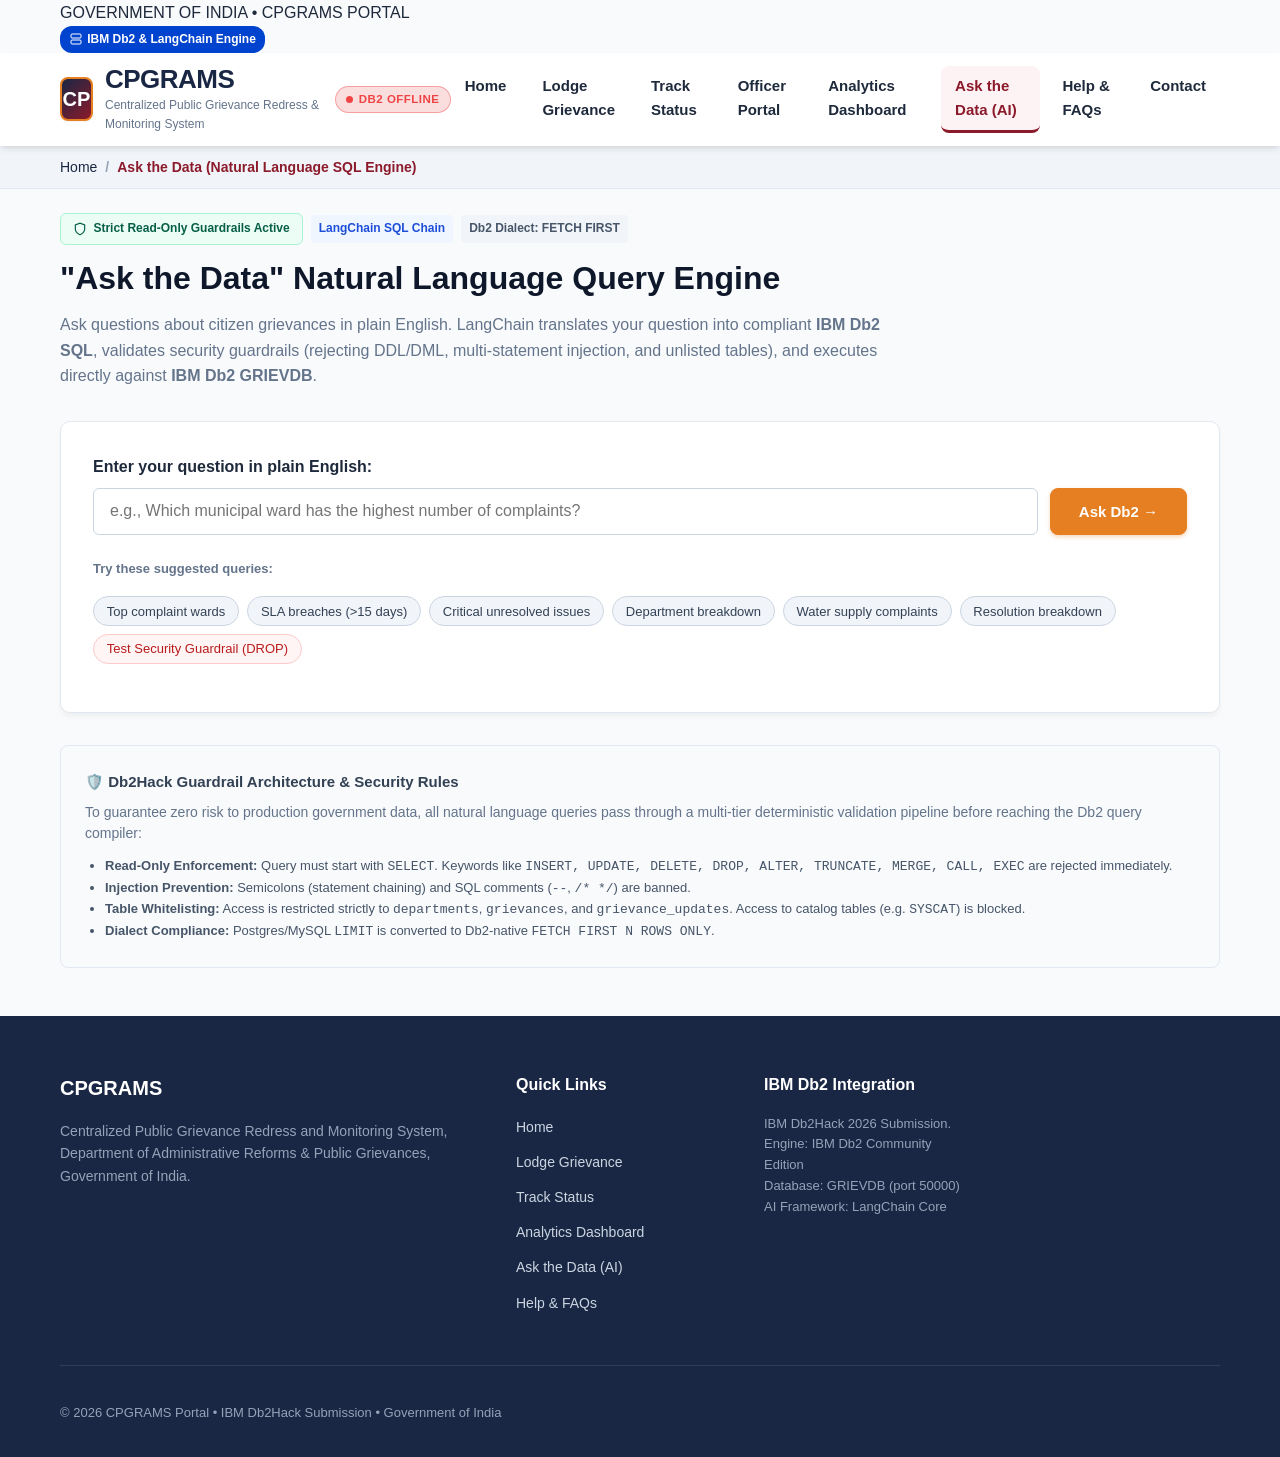
==== commit ce2971fb: "fix: resolve voice input buffer, add SYSCAT explorer, and harmonize Db2 kernel triggers" ====
--- a/submissions/grievance-db2/src/frontend/ask-data.html
+++ b/submissions/grievance-db2/src/frontend/ask-data.html
@@ -1,11 +1,12 @@
-<!DOCTYPE html>
+﻿<!DOCTYPE html>
 <html lang="en">
 <head>
     <meta charset="UTF-8">
     <meta name="viewport" content="width=device-width, initial-scale=1.0">
     <title>Ask the Data (Natural Language to IBM Db2 SQL) | CPGRAMS</title>
     <meta name="description" content="Query live IBM Db2 citizen grievance database using plain English with LangChain AI and strict read-only security guardrails.">
-    <link rel="stylesheet" href="css/style.css">
+        <link rel="icon" type="image/svg+xml" href="data:image/svg+xml,<svg xmlns='http://www.w3.org/2000/svg' viewBox='0 0 100 100'><rect width='100' height='100' rx='16' fill='%231a2744'/><text y='68' x='12' font-size='58' font-family='Arial,sans-serif' font-weight='bold' fill='white'>CP</text></svg>">
+<link rel="stylesheet" href="css/style.css">
     <link rel="preconnect" href="https://fonts.googleapis.com">
     <link rel="preconnect" href="https://fonts.gstatic.com" crossorigin>
     <link href="https://fonts.googleapis.com/css2?family=Inter:wght@400;500;600;700;800&family=JetBrains+Mono:wght@400;500;600&display=swap" rel="stylesheet">
@@ -158,9 +159,15 @@
                     <span class="brand-subtitle">Centralized Public Grievance Redress & Monitoring System</span>
                 </div>
             </div>
-            <button class="menu-toggle" aria-expanded="false" aria-controls="main-nav" aria-label="Toggle navigation menu">
+                        <div style="display:flex;align-items:center;gap:0.75rem;">
+                <span id="db2-live-badge" class="db2-live-badge db2-badge--checking" title="IBM Db2 connection status" aria-live="polite">
+                    <span class="db2-pulse"></span>
+                    <span id="db2-badge-text">IBM Db2…</span>
+                </span>
+                <button class="menu-toggle" aria-expanded="false" aria-controls="main-nav" aria-label="Toggle navigation menu">
                 <svg width="24" height="24" viewBox="0 0 24 24" fill="none" stroke="currentColor" stroke-width="2"><path d="M3 12h18M3 6h18M3 18h18"/></svg>
             </button>
+            </div>
             <nav id="main-nav" class="main-nav">
                 <ul>
                     <li><a href="index.html">Home</a></li>
@@ -505,5 +512,34 @@
             submitQuery();
         });
     </script>
+    <script>
+    (function() {
+        var badge = document.getElementById('db2-live-badge');
+        var badgeText = document.getElementById('db2-badge-text');
+        if (!badge) return;
+        var API = (window.location.hostname === 'localhost' || window.location.hostname === '127.0.0.1')
+            ? 'http://localhost:8000/api' : '/api';
+        function checkDb2() {
+            fetch(API + '/health', { method: 'GET', cache: 'no-cache' })
+                .then(function(r) { return r.json(); })
+                .then(function(data) {
+                    if (data.database && data.database.status === 'connected') {
+                        badge.className = 'db2-live-badge';
+                        badgeText.textContent = 'IBM Db2 Live ✓';
+                        badge.title = 'Connected to ' + data.database.database + ' · ' + data.database.total_grievances + ' dockets';
+                    } else {
+                        badge.className = 'db2-live-badge db2-badge--error';
+                        badgeText.textContent = 'Db2 Degraded';
+                    }
+                }).catch(function() {
+                    badge.className = 'db2-live-badge db2-badge--error';
+                    badgeText.textContent = 'Db2 Offline';
+                });
+        }
+        checkDb2();
+        setInterval(checkDb2, 30000);
+    })();
+    </script>
 </body>
 </html>
+
--- a/submissions/grievance-db2/src/frontend/css/style.css
+++ b/submissions/grievance-db2/src/frontend/css/style.css
@@ -3628,3 +3628,326 @@
     from { transform: rotate(0deg); }
     to { transform: rotate(360deg); }
 }
+
+
+/* ==========================================================================
+   IBM Db2Hack 2026 — COMPETITION ENHANCEMENTS
+   Added: Db2 Live Badge, Skeleton Loaders, SLA Countdown, SP Button
+   ========================================================================== */
+
+/* --- IBM Db2 Live Connection Badge --- */
+.db2-live-badge {
+    display: inline-flex;
+    align-items: center;
+    gap: 0.35rem;
+    background: rgba(0, 120, 60, 0.18);
+    color: #22c55e;
+    border: 1px solid rgba(34, 197, 94, 0.4);
+    border-radius: var(--radius-full);
+    padding: 0.2rem 0.65rem;
+    font-size: 0.72rem;
+    font-weight: 700;
+    letter-spacing: 0.04em;
+    text-transform: uppercase;
+    white-space: nowrap;
+    cursor: default;
+    transition: var(--transition);
+}
+
+.db2-live-badge.db2-badge--error {
+    background: rgba(220, 38, 38, 0.15);
+    color: #ef4444;
+    border-color: rgba(239, 68, 68, 0.4);
+}
+
+.db2-live-badge.db2-badge--checking {
+    background: rgba(234, 179, 8, 0.12);
+    color: #eab308;
+    border-color: rgba(234, 179, 8, 0.35);
+}
+
+.db2-pulse {
+    width: 7px;
+    height: 7px;
+    background: currentColor;
+    border-radius: 50%;
+    animation: db2-pulse-anim 1.6s ease-in-out infinite;
+    flex-shrink: 0;
+}
+
+@keyframes db2-pulse-anim {
+    0%, 100% { opacity: 1; transform: scale(1); }
+    50% { opacity: 0.4; transform: scale(0.7); }
+}
+
+/* --- Skeleton Loaders --- */
+.skeleton {
+    background: linear-gradient(90deg, #e2e8f0 25%, #f1f5f9 50%, #e2e8f0 75%);
+    background-size: 200% 100%;
+    animation: skeleton-shimmer 1.5s infinite;
+    border-radius: var(--radius-sm);
+    min-height: 1em;
+}
+
+@keyframes skeleton-shimmer {
+    0% { background-position: 200% 0; }
+    100% { background-position: -200% 0; }
+}
+
+.skeleton-card {
+    background: #ffffff;
+    border: 1px solid var(--color-border);
+    border-radius: var(--radius-md);
+    padding: 1.5rem;
+    display: flex;
+    flex-direction: column;
+    gap: 0.75rem;
+}
+
+.skeleton-line {
+    height: 14px;
+    border-radius: var(--radius-sm);
+}
+
+.skeleton-line--short { width: 40%; }
+.skeleton-line--med   { width: 65%; }
+.skeleton-line--full  { width: 100%; }
+.skeleton-line--lg    { height: 20px; }
+.skeleton-line--xl    { height: 48px; }
+
+/* --- SLA Countdown Bar --- */
+.sla-countdown-wrap {
+    margin: 1rem 0;
+}
+
+.sla-countdown-label {
+    display: flex;
+    justify-content: space-between;
+    align-items: center;
+    font-size: 0.8125rem;
+    font-weight: 600;
+    margin-bottom: 0.4rem;
+    color: var(--color-text);
+}
+
+.sla-countdown-label .sla-days-left {
+    font-weight: 700;
+    padding: 0.1rem 0.6rem;
+    border-radius: var(--radius-full);
+    font-size: 0.75rem;
+}
+
+.sla-days-left.sla-safe    { background: #dcfce7; color: #15803d; }
+.sla-days-left.sla-warning { background: #fef3c7; color: #b45309; }
+.sla-days-left.sla-breach  { background: #fee2e2; color: #b91c1c; }
+
+.sla-bar-track {
+    width: 100%;
+    height: 10px;
+    background: #e2e8f0;
+    border-radius: var(--radius-full);
+    overflow: hidden;
+}
+
+.sla-bar-fill {
+    height: 100%;
+    border-radius: var(--radius-full);
+    transition: width 0.6s ease, background-color 0.3s ease;
+}
+
+.sla-bar-fill.sla-safe    { background: linear-gradient(90deg, #22c55e, #16a34a); }
+.sla-bar-fill.sla-warning { background: linear-gradient(90deg, #f59e0b, #d97706); }
+.sla-bar-fill.sla-breach  { background: linear-gradient(90deg, #ef4444, #b91c1c); }
+
+/* --- SP_ESCALATE_OVERDUE button --- */
+.btn--sp-escalate {
+    background: linear-gradient(135deg, #b91c1c, #7f1d1d);
+    color: #ffffff;
+    border: none;
+    border-radius: var(--radius-md);
+    padding: 0.65rem 1.4rem;
+    font-weight: 700;
+    font-size: 0.875rem;
+    cursor: pointer;
+    display: inline-flex;
+    align-items: center;
+    gap: 0.5rem;
+    transition: var(--transition);
+    box-shadow: 0 2px 8px rgba(185, 28, 28, 0.35);
+    letter-spacing: 0.01em;
+}
+
+.btn--sp-escalate:hover:not(:disabled) {
+    background: linear-gradient(135deg, #dc2626, #991b1b);
+    transform: translateY(-1px);
+    box-shadow: 0 4px 16px rgba(185, 28, 28, 0.45);
+}
+
+.btn--sp-escalate:disabled {
+    opacity: 0.6;
+    cursor: not-allowed;
+    transform: none;
+}
+
+.btn--sp-escalate .sp-pulse {
+    display: inline-block;
+    width: 8px;
+    height: 8px;
+    background: #fca5a5;
+    border-radius: 50%;
+    animation: db2-pulse-anim 1s ease-in-out infinite;
+}
+
+/* --- Db2 Query Ticker --- */
+.db2-query-ticker {
+    background: #0f172a;
+    color: #94a3b8;
+    font-family: 'Courier New', monospace;
+    font-size: 0.75rem;
+    padding: 0.6rem 1rem;
+    border-radius: var(--radius-sm);
+    margin-top: 0.75rem;
+    overflow: hidden;
+    white-space: nowrap;
+    text-overflow: ellipsis;
+    border-left: 3px solid #052fad;
+    position: relative;
+}
+
+.db2-query-ticker .ticker-label {
+    color: #052fad;
+    font-weight: 700;
+    font-family: inherit;
+    margin-right: 0.5rem;
+}
+
+.db2-query-ticker .ticker-sql {
+    color: #7dd3fc;
+}
+
+.db2-query-ticker .ticker-time {
+    color: #22c55e;
+    margin-left: 0.75rem;
+}
+
+/* --- SYSCAT Explorer Panel --- */
+.syscat-panel {
+    background: #0f172a;
+    border-radius: var(--radius-md);
+    padding: 1.25rem;
+    color: #e2e8f0;
+    font-family: 'Courier New', monospace;
+    font-size: 0.8rem;
+    overflow-x: auto;
+}
+
+.syscat-panel table {
+    width: 100%;
+    border-collapse: collapse;
+}
+
+.syscat-panel th {
+    color: #7dd3fc;
+    text-align: left;
+    padding: 0.4rem 0.6rem;
+    border-bottom: 1px solid #1e293b;
+    font-size: 0.72rem;
+    text-transform: uppercase;
+    letter-spacing: 0.06em;
+}
+
+.syscat-panel td {
+    padding: 0.35rem 0.6rem;
+    border-bottom: 1px solid #1e293b;
+    color: #94a3b8;
+}
+
+.syscat-panel td:first-child { color: #22d3ee; font-weight: 600; }
+.syscat-panel tr:last-child td { border-bottom: none; }
+
+/* --- Triage Preview Card (Lodge Grievance) --- */
+.ai-triage-preview {
+    background: linear-gradient(135deg, #f0f9ff, #e0f2fe);
+    border: 1.5px solid #0ea5e9;
+    border-radius: var(--radius-md);
+    padding: 1rem 1.25rem;
+    margin-top: 1rem;
+    display: none;
+    animation: fadeInUp 0.3s ease;
+}
+
+.ai-triage-preview.visible {
+    display: block;
+}
+
+.ai-triage-preview__title {
+    font-size: 0.75rem;
+    font-weight: 700;
+    color: #0369a1;
+    text-transform: uppercase;
+    letter-spacing: 0.06em;
+    margin-bottom: 0.6rem;
+    display: flex;
+    align-items: center;
+    gap: 0.4rem;
+}
+
+.ai-triage-preview__title::before {
+    content: '🤖';
+    font-size: 0.875rem;
+}
+
+.ai-triage-badges {
+    display: flex;
+    flex-wrap: wrap;
+    gap: 0.5rem;
+    margin-bottom: 0.5rem;
+}
+
+.triage-badge {
+    display: inline-flex;
+    align-items: center;
+    gap: 0.3rem;
+    padding: 0.2rem 0.6rem;
+    border-radius: var(--radius-full);
+    font-size: 0.75rem;
+    font-weight: 600;
+}
+
+.triage-badge--cat { background: #dbeafe; color: #1d4ed8; }
+.triage-badge--critical { background: #fee2e2; color: #b91c1c; }
+.triage-badge--high { background: #fef3c7; color: #b45309; }
+.triage-badge--medium { background: #f3f4f6; color: #374151; }
+.triage-badge--low { background: #dcfce7; color: #15803d; }
+
+.ai-triage-preview__summary {
+    font-size: 0.8125rem;
+    color: #374151;
+    font-style: italic;
+    line-height: 1.5;
+}
+
+@keyframes fadeInUp {
+    from { opacity: 0; transform: translateY(8px); }
+    to { opacity: 1; transform: translateY(0); }
+}
+
+/* Dark mode adjustments */
+body.dark-mode .db2-live-badge {
+    background: rgba(34, 197, 94, 0.12);
+    border-color: rgba(34, 197, 94, 0.3);
+}
+
+body.dark-mode .skeleton {
+    background: linear-gradient(90deg, #1e293b 25%, #334155 50%, #1e293b 75%);
+    background-size: 200% 100%;
+}
+
+body.dark-mode .ai-triage-preview {
+    background: linear-gradient(135deg, #0c1a2e, #0f2744);
+    border-color: #0369a1;
+}
+
+body.dark-mode .ai-triage-preview__summary {
+    color: #94a3b8;
+}
